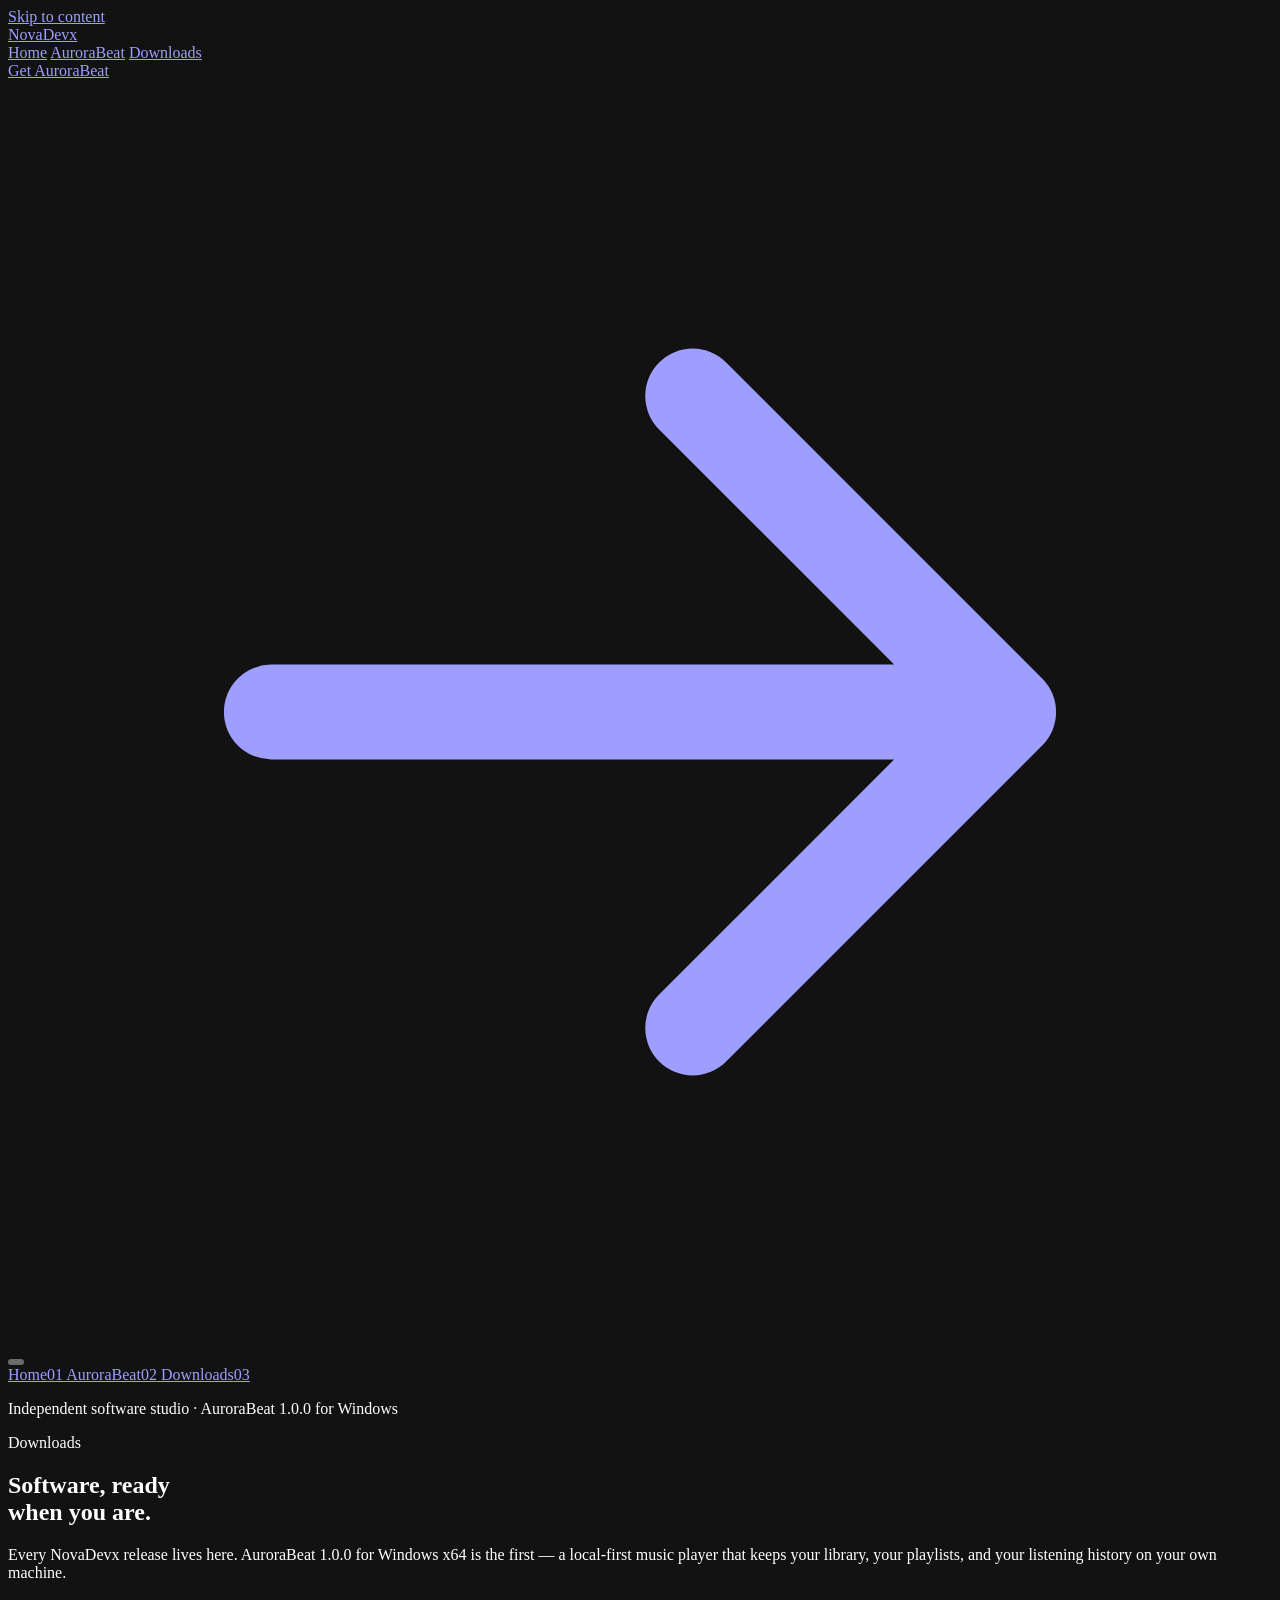
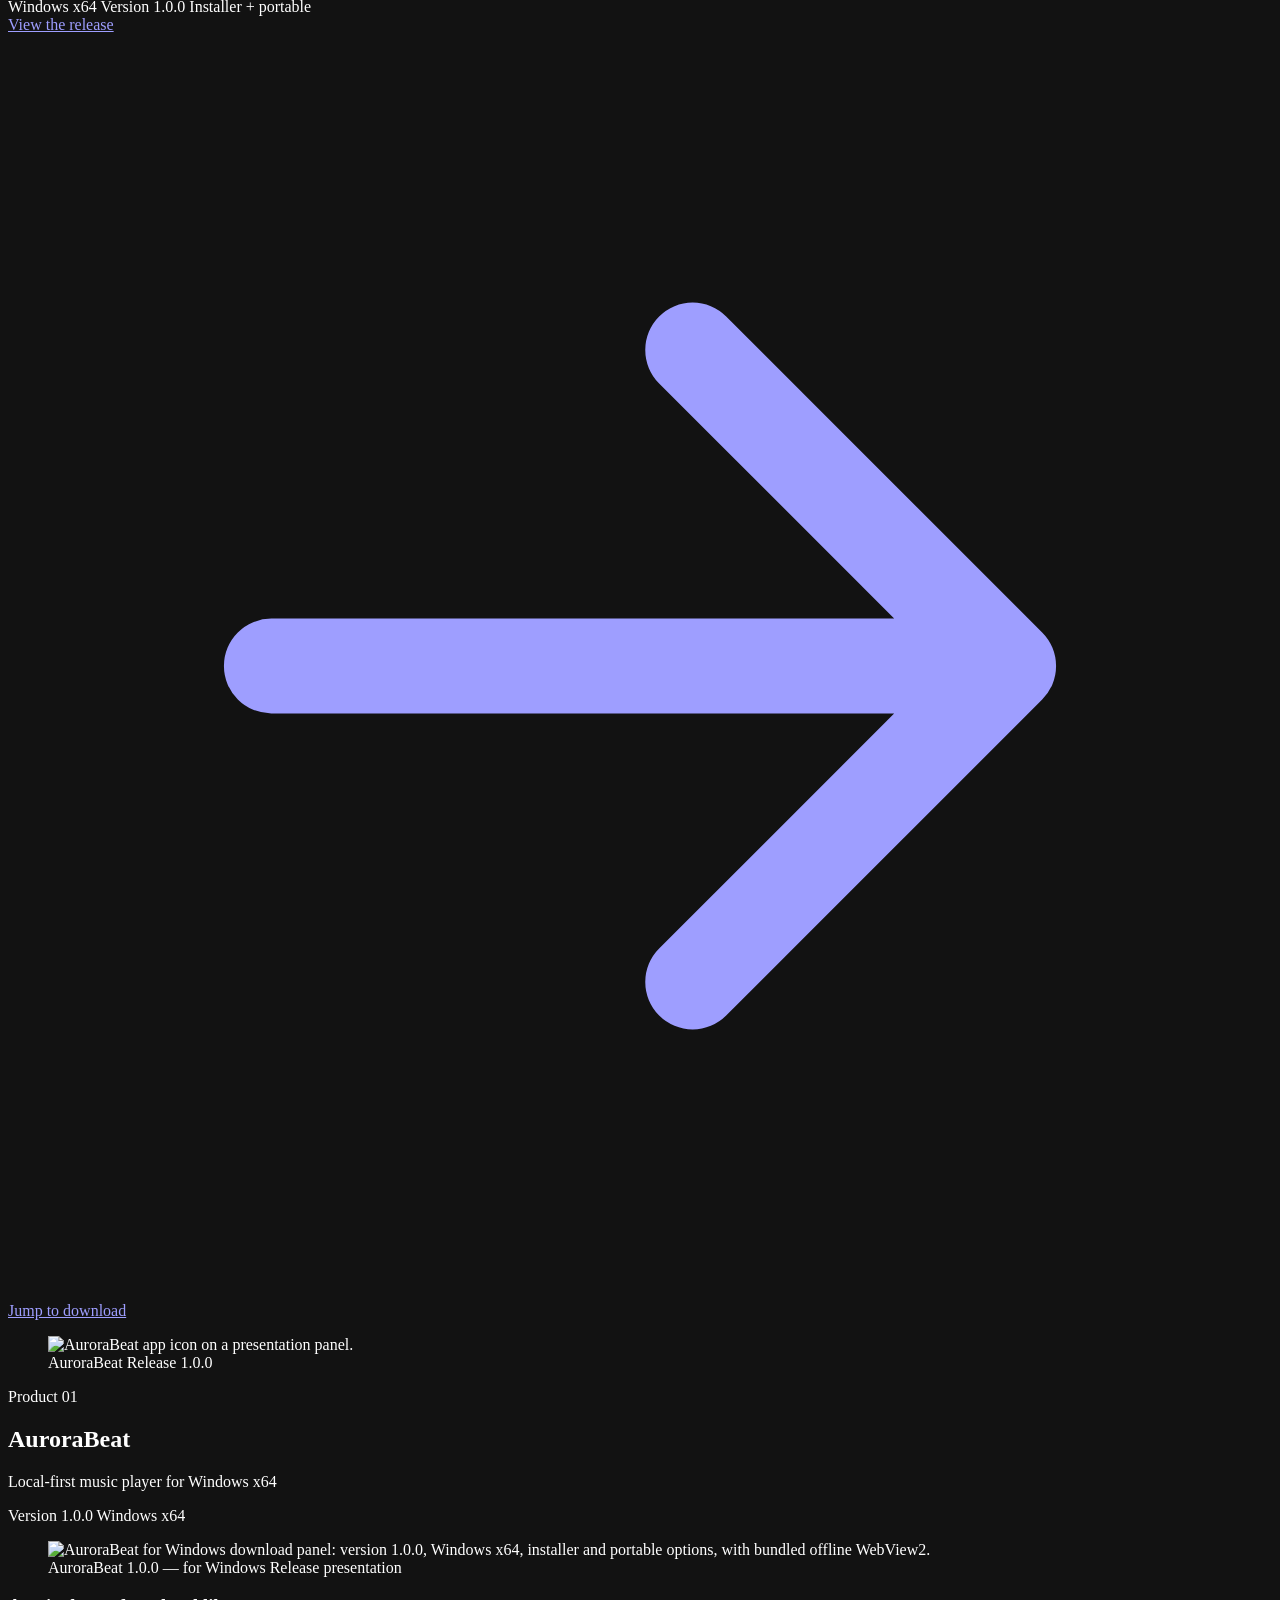
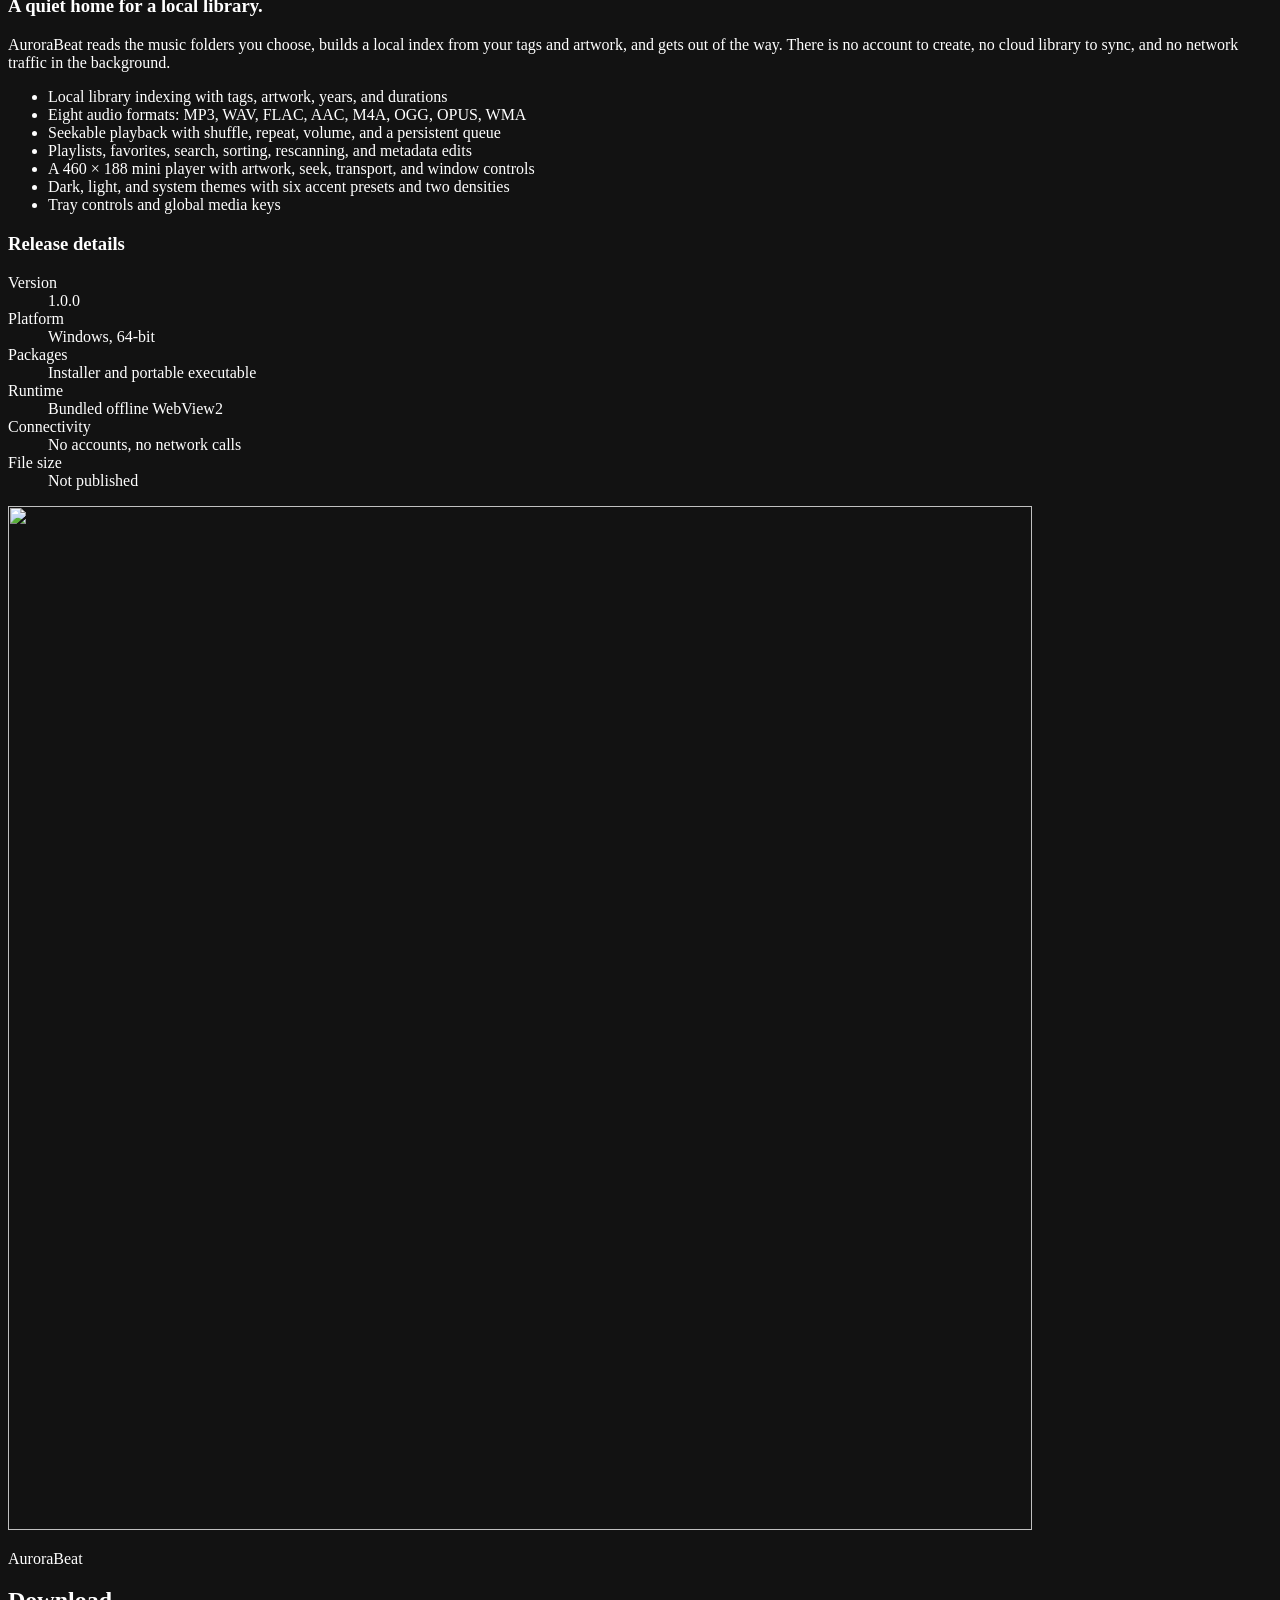
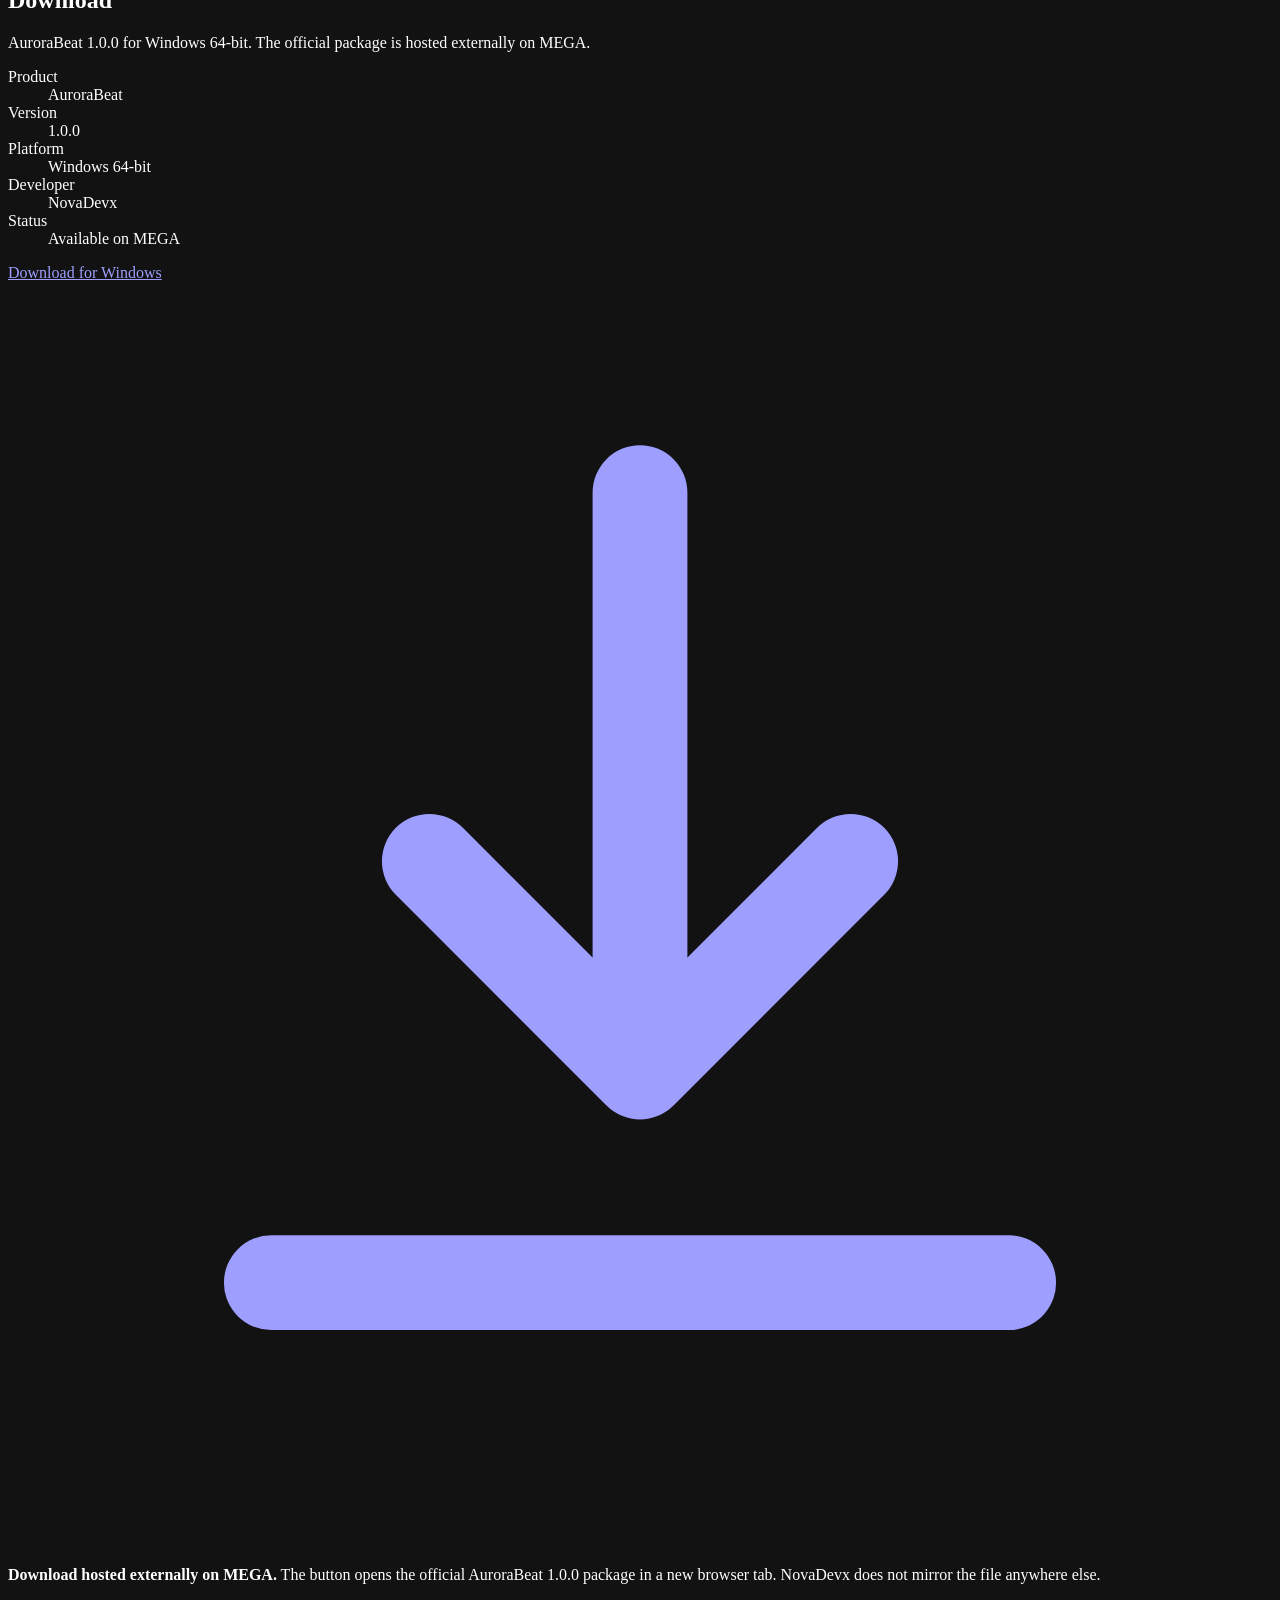
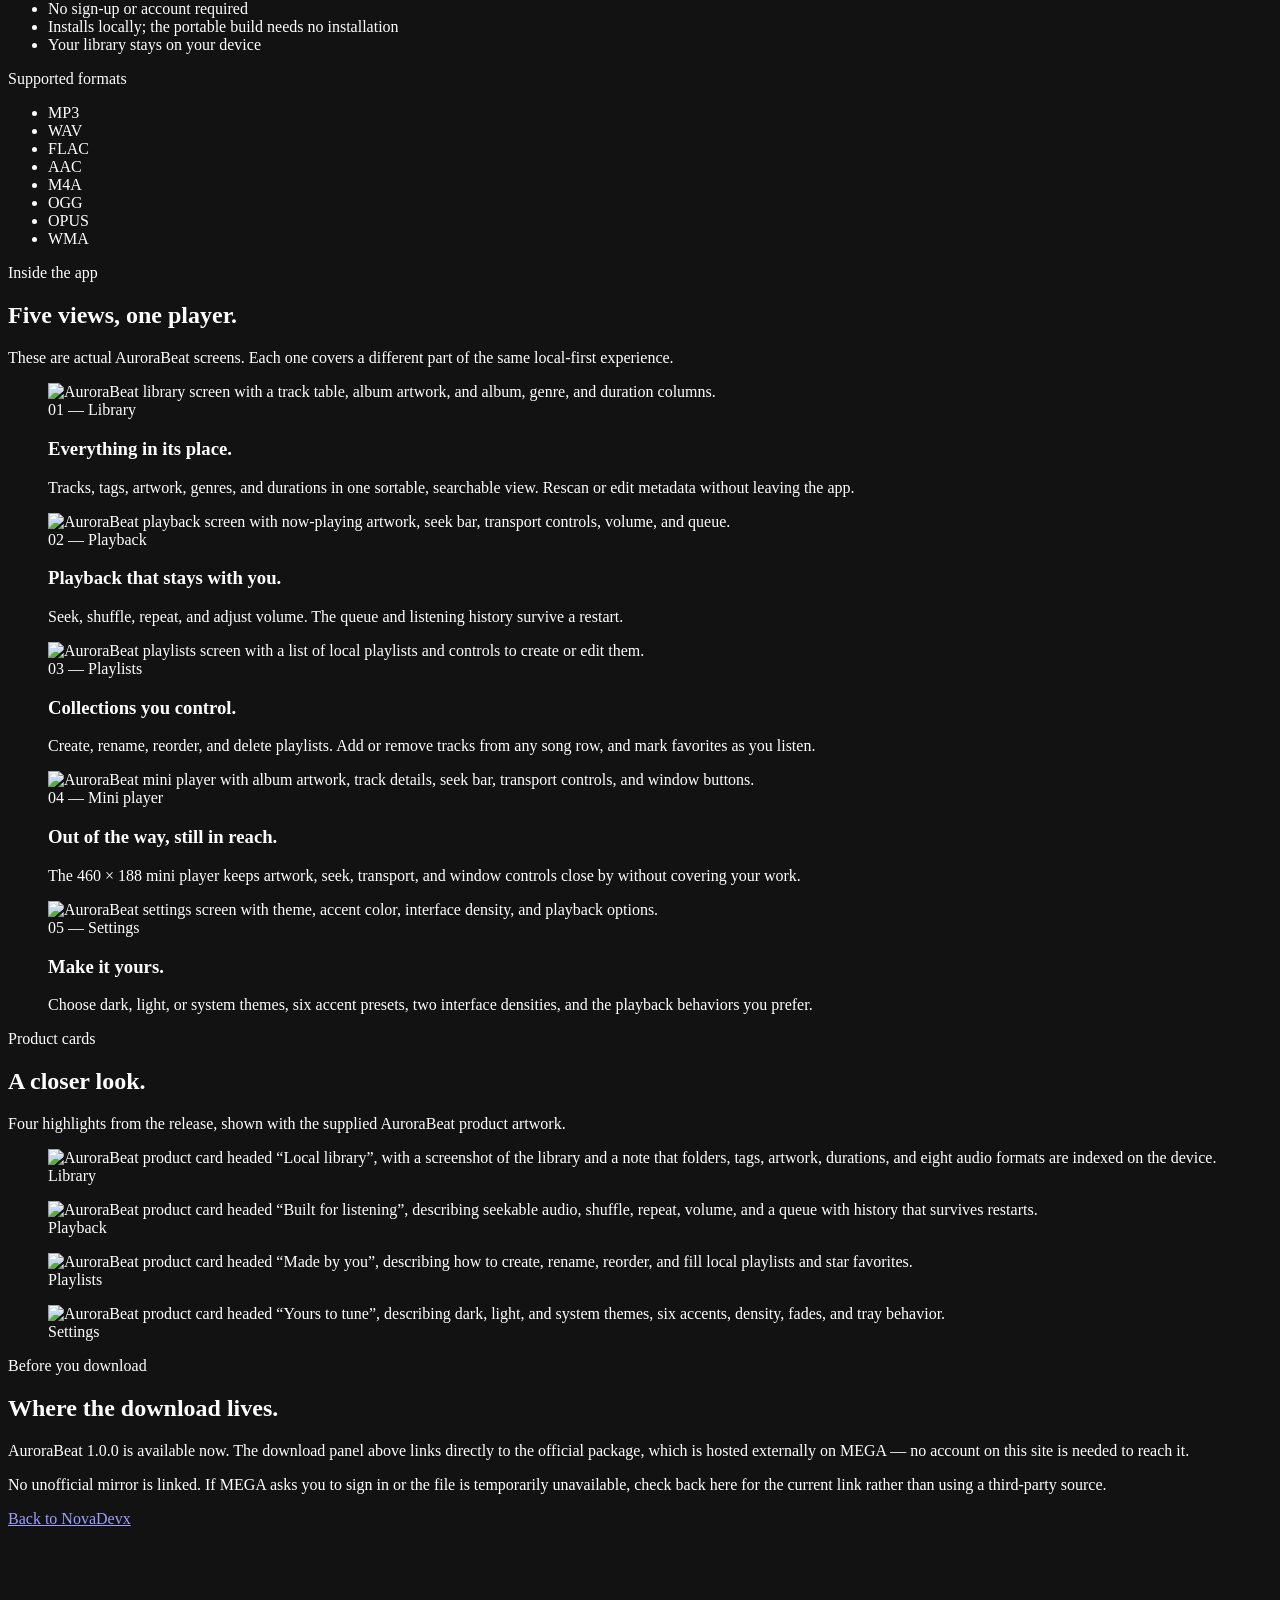
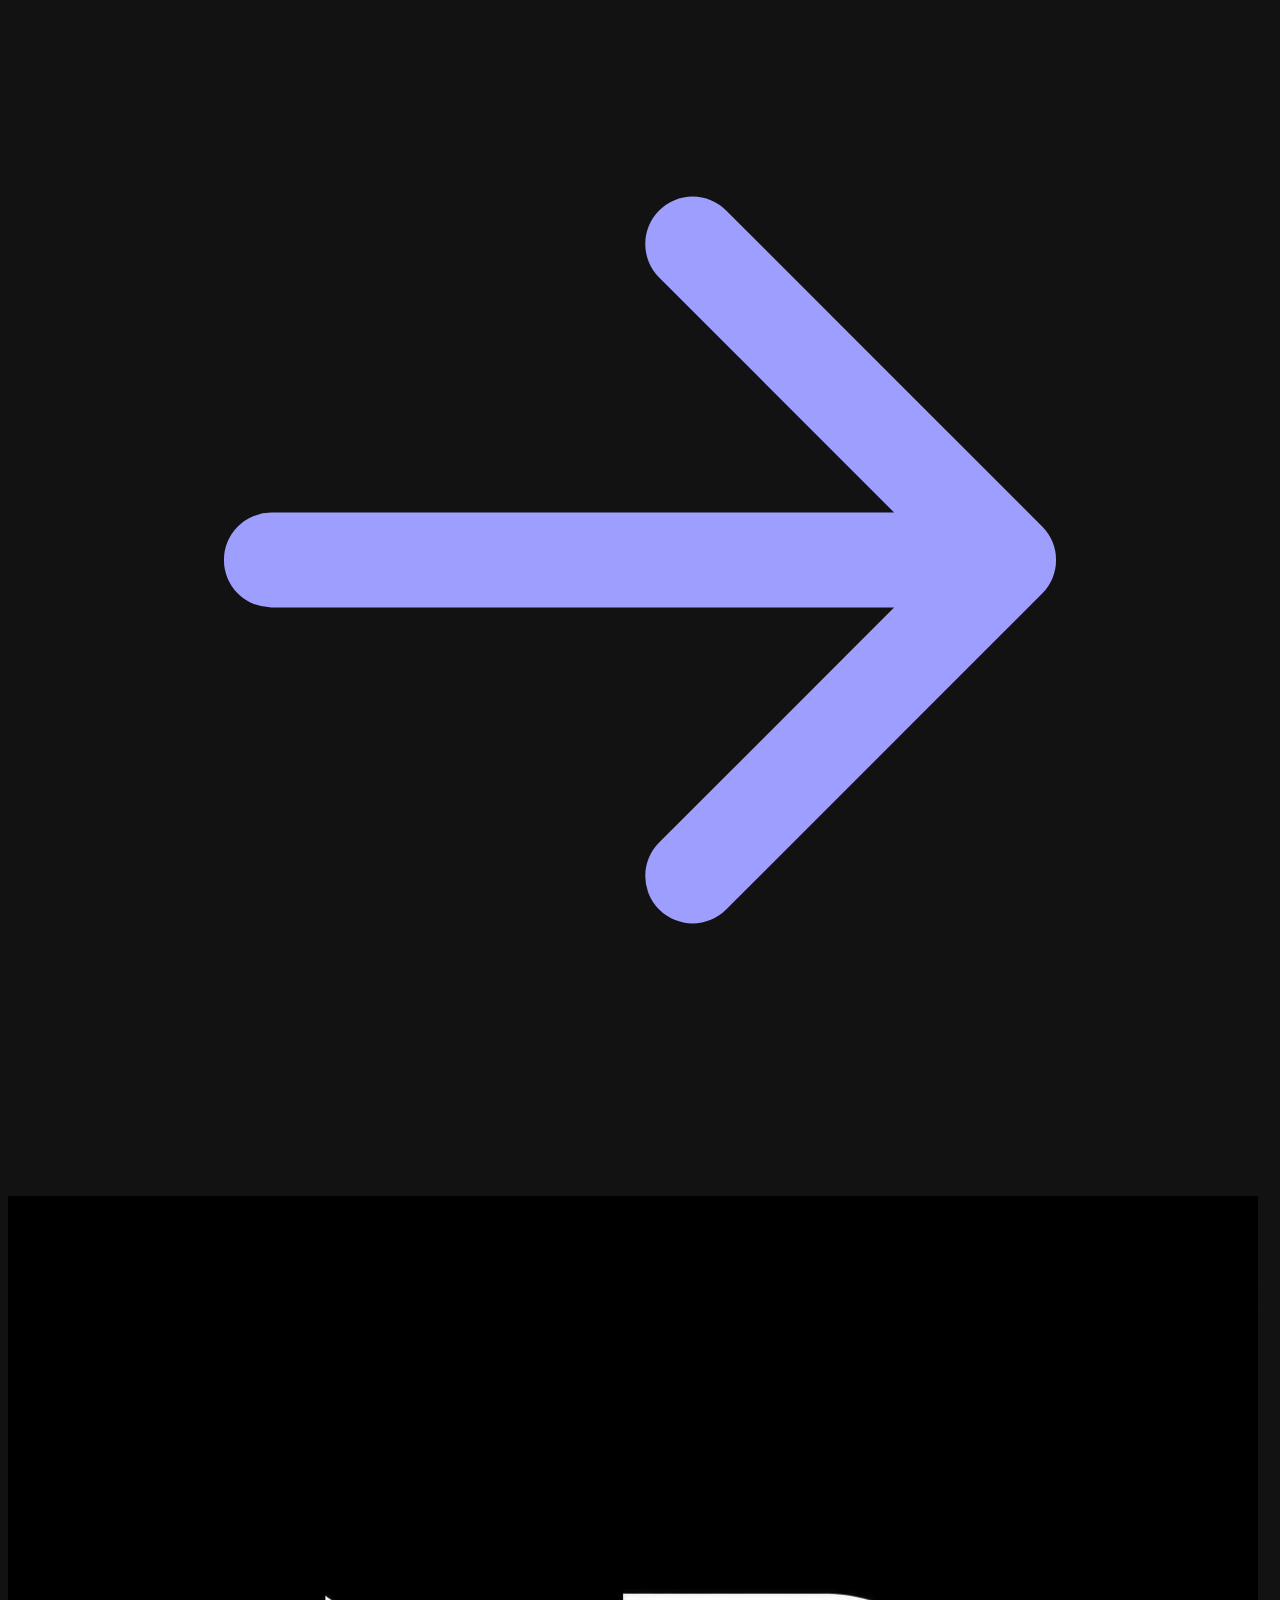
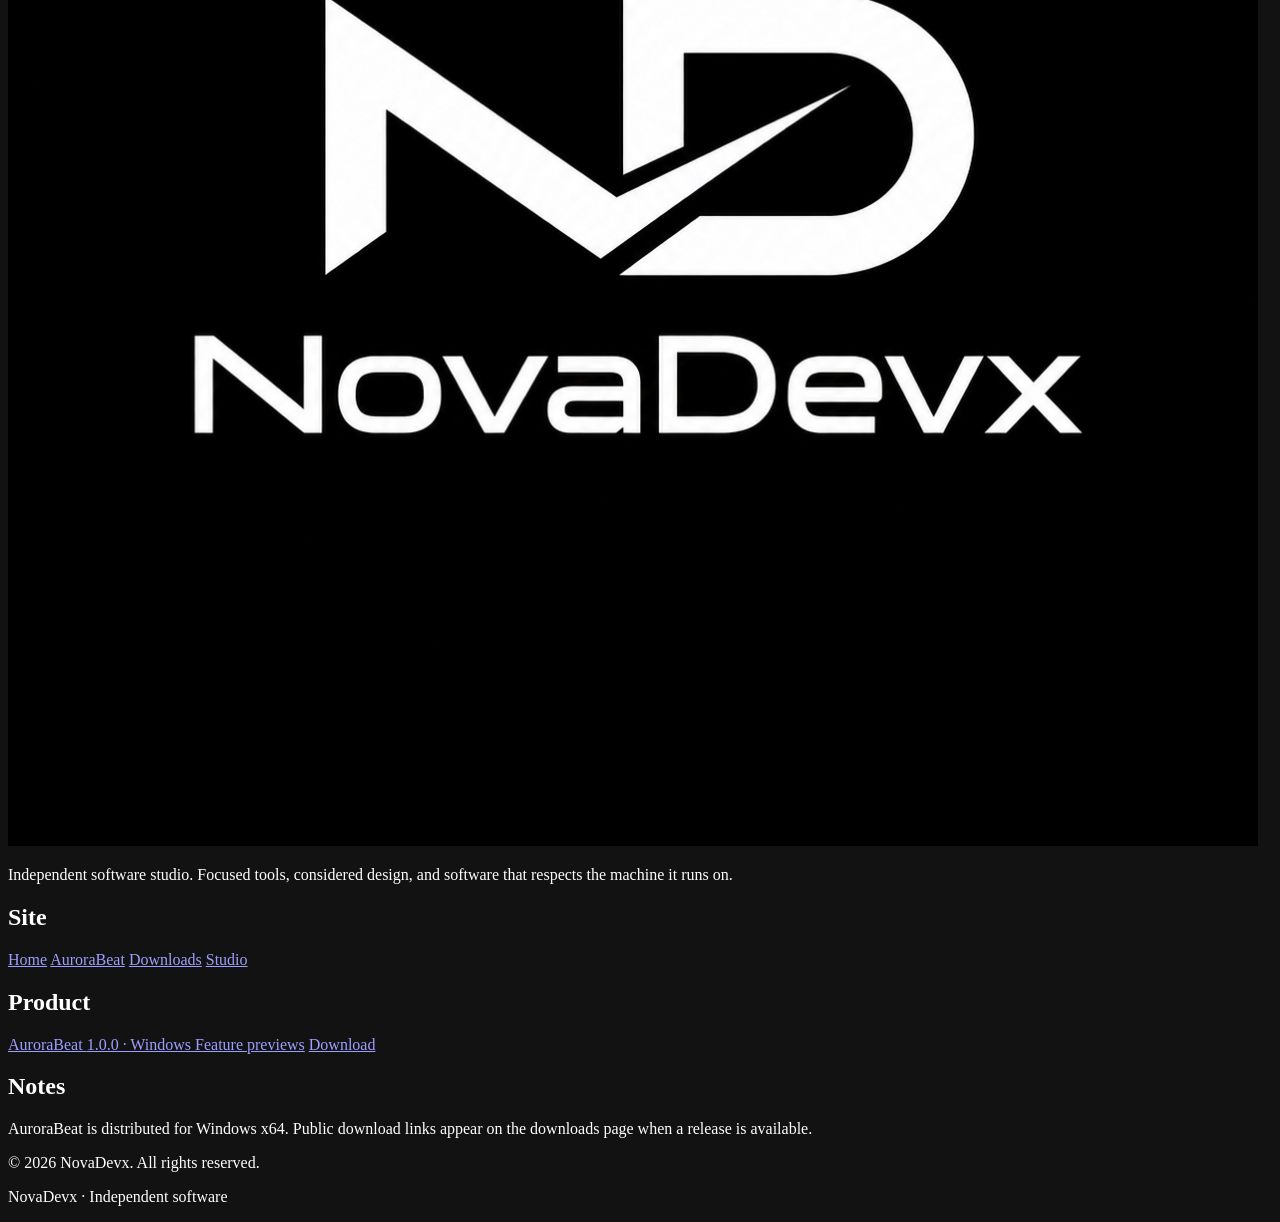
==== downloads.html @ 14ae0da3 "Add files via upload" ====
<!doctype html>
<html lang="en" class="no-js">
  <head>
    <meta charset="utf-8" />
    <meta name="viewport" content="width=device-width, initial-scale=1" />
    <title>Downloads — AuroraBeat 1.0.0 for Windows | NovaDevx</title>
    <meta
      name="description"
      content="AuroraBeat 1.0.0 for Windows x64 from NovaDevx: a local-first music player with an offline library, playlists, a mini player, and no accounts or network calls."
    />
    <meta name="theme-color" content="#070707" />
    <meta name="color-scheme" content="dark" />
    <meta name="robots" content="index, follow" />

    <meta property="og:type" content="website" />
    <meta property="og:site_name" content="NovaDevx" />
    <meta property="og:title" content="Download AuroraBeat 1.0.0 for Windows — NovaDevx" />
    <meta
      property="og:description"
      content="Release details, package options, and feature previews for AuroraBeat 1.0.0, the local-first music player for Windows x64."
    />
    <meta property="og:image" content="promotional-assets/download-page-1920x1080.png" />

    <link rel="icon" href="Novadev.png" type="image/png" />
    <link rel="stylesheet" href="css/style.css" />
    <script>
      document.documentElement.classList.replace("no-js", "js");
    </script>
  </head>
  <body>
    <a class="skip-link" href="#main">Skip to content</a>
    <div class="page-grain" aria-hidden="true"></div>

    <header class="site-header" data-header>
      <div class="container header-inner">
        <a class="brand" href="index.html" aria-label="NovaDevx — home">
          <span class="brand-mark" aria-hidden="true"></span>
          <span class="brand-word">NovaDevx</span>
        </a>

        <nav class="primary-nav" aria-label="Primary">
          <a class="nav-link" href="index.html">Home</a>
          <a class="nav-link" href="downloads.html#aurorabeat">AuroraBeat</a>
          <a class="nav-link" href="downloads.html" aria-current="page">Downloads</a>
        </nav>

        <div class="header-actions">
          <a class="button button--small button--ghost header-cta" href="#download">
            Get AuroraBeat
            <svg class="icon" viewBox="0 0 24 24" fill="none" aria-hidden="true">
              <path d="M5 12h14M13 6l6 6-6 6" stroke="currentColor" stroke-width="1.8" stroke-linecap="round" stroke-linejoin="round" />
            </svg>
          </a>

          <button
            class="menu-toggle"
            type="button"
            aria-expanded="false"
            aria-controls="mobile-nav"
            aria-label="Open menu"
            data-menu-toggle
          >
            <span class="menu-toggle__bar"></span>
            <span class="menu-toggle__bar"></span>
          </button>
        </div>
      </div>

      <div class="mobile-nav" id="mobile-nav" data-mobile-nav>
        <nav class="container mobile-nav__inner" aria-label="Mobile">
          <a class="mobile-nav__link" href="index.html">
            <span>Home</span><span class="mobile-nav__index">01</span>
          </a>
          <a class="mobile-nav__link" href="downloads.html#aurorabeat">
            <span>AuroraBeat</span><span class="mobile-nav__index">02</span>
          </a>
          <a class="mobile-nav__link" href="downloads.html" aria-current="page">
            <span>Downloads</span><span class="mobile-nav__index">03</span>
          </a>
          <p class="mobile-nav__note">Independent software studio · AuroraBeat 1.0.0 for Windows</p>
        </nav>
      </div>
    </header>

    <main id="main" tabindex="-1">
      <section class="page-hero">
        <div class="page-hero__glow" aria-hidden="true"></div>
        <div class="container page-hero__inner">
          <div class="page-hero__copy">
            <p class="kicker">
              <span class="kicker__line" aria-hidden="true"></span>
              Downloads
            </p>
            <h1 class="page-hero__title">Software, ready<br />when you are.</h1>
            <p class="page-hero__lead">
              Every NovaDevx release lives here. AuroraBeat 1.0.0 for Windows x64
              is the first — a local-first music player that keeps your library,
              your playlists, and your listening history on your own machine.
            </p>
            <div class="page-hero__meta">
              <span class="meta-chip">Windows x64</span>
              <span class="meta-chip">Version 1.0.0</span>
              <span class="meta-chip">Installer + portable</span>
            </div>
            <div class="page-hero__actions">
              <a class="button button--primary" href="#aurorabeat">
                View the release
                <svg class="icon" viewBox="0 0 24 24" fill="none" aria-hidden="true">
                  <path d="M5 12h14M13 6l6 6-6 6" stroke="currentColor" stroke-width="1.8" stroke-linecap="round" stroke-linejoin="round" />
                </svg>
              </a>
              <a class="text-link" href="#download">Jump to download</a>
            </div>
          </div>

          <figure class="page-hero__visual">
            <div class="icon-frame">
              <img
                src="promotional-assets/app-icon-presentation-1200x1200.png"
                alt="AuroraBeat app icon on a presentation panel."
                width="1200"
                height="1200"
                fetchpriority="high"
              />
            </div>
            <figcaption>
              <span class="product-label">
                <span class="product-dot" aria-hidden="true"></span>
                AuroraBeat
              </span>
              <span>Release 1.0.0</span>
            </figcaption>
          </figure>
        </div>
      </section>

      <section class="section release-section">
        <div class="container">
          <article class="release" id="aurorabeat">
            <header class="release__head" data-reveal>
              <div>
                <p class="kicker"><span class="kicker__line" aria-hidden="true"></span>Product 01</p>
                <h2 class="release__title">AuroraBeat</h2>
                <p class="release__subtitle">Local-first music player for Windows x64</p>
              </div>
              <div class="release__badges">
                <span class="meta-chip">Version 1.0.0</span>
                <span class="meta-chip">Windows x64</span>
              </div>
            </header>

            <figure class="media media--wide release__banner" data-reveal>
              <img
                src="promotional-assets/download-page-1920x1080.png"
                alt="AuroraBeat for Windows download panel: version 1.0.0, Windows x64, installer and portable options, with bundled offline WebView2."
                width="1920"
                height="1080"
                loading="lazy"
                decoding="async"
              />
              <figcaption>
                <span>AuroraBeat 1.0.0 — for Windows</span>
                <span class="media__meta">Release presentation</span>
              </figcaption>
            </figure>

            <div class="release__body">
              <div class="release__details" data-reveal>
                <h3 class="release__heading">A quiet home for a local library.</h3>
                <p>
                  AuroraBeat reads the music folders you choose, builds a local
                  index from your tags and artwork, and gets out of the way. There
                  is no account to create, no cloud library to sync, and no
                  network traffic in the background.
                </p>

                <ul class="check-list">
                  <li>Local library indexing with tags, artwork, years, and durations</li>
                  <li>Eight audio formats: MP3, WAV, FLAC, AAC, M4A, OGG, OPUS, WMA</li>
                  <li>Seekable playback with shuffle, repeat, volume, and a persistent queue</li>
                  <li>Playlists, favorites, search, sorting, rescanning, and metadata edits</li>
                  <li>A 460 × 188 mini player with artwork, seek, transport, and window controls</li>
                  <li>Dark, light, and system themes with six accent presets and two densities</li>
                  <li>Tray controls and global media keys</li>
                </ul>

                <h3 class="release__heading release__heading--spaced">Release details</h3>
                <dl class="spec-table">
                  <div class="spec-table__row">
                    <dt>Version</dt>
                    <dd>1.0.0</dd>
                  </div>
                  <div class="spec-table__row">
                    <dt>Platform</dt>
                    <dd>Windows, 64-bit</dd>
                  </div>
                  <div class="spec-table__row">
                    <dt>Packages</dt>
                    <dd>Installer and portable executable</dd>
                  </div>
                  <div class="spec-table__row">
                    <dt>Runtime</dt>
                    <dd>Bundled offline WebView2</dd>
                  </div>
                  <div class="spec-table__row">
                    <dt>Connectivity</dt>
                    <dd>No accounts, no network calls</dd>
                  </div>
                  <div class="spec-table__row">
                    <dt>File size</dt>
                    <dd>Not published</dd>
                  </div>
                </dl>
              </div>

              <aside class="download-panel" id="download" data-reveal aria-labelledby="download-title">
                <div class="download-panel__top">
                  <span class="download-panel__icon">
                    <img
                      src="promotional-assets/app-icon-1024x1024.png"
                      alt=""
                      width="1024"
                      height="1024"
                      loading="lazy"
                      decoding="async"
                    />
                  </span>
                  <div>
                    <p class="product-label">
                      <span class="product-dot" aria-hidden="true"></span>
                      AuroraBeat
                    </p>
                    <h2 class="download-panel__title" id="download-title">Download</h2>
                  </div>
                </div>

                <p class="download-panel__lead">
                  AuroraBeat 1.0.0 for Windows 64-bit. The official package is
                  hosted externally on MEGA.
                </p>

                <dl class="package-list">
                  <div class="package-list__row">
                    <dt>Product</dt>
                    <dd>AuroraBeat</dd>
                  </div>
                  <div class="package-list__row">
                    <dt>Version</dt>
                    <dd>1.0.0</dd>
                  </div>
                  <div class="package-list__row">
                    <dt>Platform</dt>
                    <dd>Windows 64-bit</dd>
                  </div>
                  <div class="package-list__row">
                    <dt>Developer</dt>
                    <dd>NovaDevx</dd>
                  </div>
                  <div class="package-list__row">
                    <dt>Status</dt>
                    <dd>
                      <span class="status-dot status-dot--live" aria-hidden="true"></span>Available
                      on MEGA
                    </dd>
                  </div>
                </dl>

                <a
                  class="button button--primary button--block download-button"
                  href="https://mega.nz/file/zwgAXIJC#gyJyaPjjEA1_iabL34nWCHT0AICW6cOWrzJSwZYjx7U"
                  target="_blank"
                  rel="noopener noreferrer"
                >
                  Download for Windows
                  <svg class="icon icon--download" viewBox="0 0 24 24" fill="none" aria-hidden="true">
                    <path d="M12 4v11m0 0 4-4m-4 4-4-4M5 19h14" stroke="currentColor" stroke-width="1.8" stroke-linecap="round" stroke-linejoin="round" />
                  </svg>
                </a>

                <p class="download-panel__status" id="download-availability">
                  <strong>Download hosted externally on MEGA.</strong>
                  The button opens the official AuroraBeat 1.0.0 package in a new
                  browser tab. NovaDevx does not mirror the file anywhere else.
                </p>

                <ul class="download-panel__notes">
                  <li>No sign-up or account required</li>
                  <li>Installs locally; the portable build needs no installation</li>
                  <li>Your library stays on your device</li>
                </ul>
              </aside>
            </div>
          </article>
        </div>
      </section>

      <section class="formats" aria-label="Supported audio formats">
        <div class="container formats__inner">
          <p class="formats__label">Supported formats</p>
          <ul class="formats__list">
            <li>MP3</li>
            <li>WAV</li>
            <li>FLAC</li>
            <li>AAC</li>
            <li>M4A</li>
            <li>OGG</li>
            <li>OPUS</li>
            <li>WMA</li>
          </ul>
        </div>
      </section>

      <section class="section features-section" id="features">
        <div class="container">
          <header class="section-head" data-reveal>
            <div>
              <p class="kicker"><span class="kicker__line" aria-hidden="true"></span>Inside the app</p>
              <h2 class="section-title">Five views, one player.</h2>
            </div>
            <p class="section-note">
              These are actual AuroraBeat screens. Each one covers a different
              part of the same local-first experience.
            </p>
          </header>

          <div class="preview-grid">
            <figure class="preview preview--wide" data-reveal>
              <div class="media media--preview">
                <img
                  src="promotional-assets/feature-library-1280x720.png"
                  alt="AuroraBeat library screen with a track table, album artwork, and album, genre, and duration columns."
                  width="1280"
                  height="720"
                  loading="lazy"
                  decoding="async"
                />
              </div>
              <figcaption class="preview__caption">
                <div>
                  <span class="preview__index">01 — Library</span>
                  <h3>Everything in its place.</h3>
                </div>
                <p>Tracks, tags, artwork, genres, and durations in one sortable, searchable view. Rescan or edit metadata without leaving the app.</p>
              </figcaption>
            </figure>

            <figure class="preview" data-reveal>
              <div class="media media--preview">
                <img
                  src="promotional-assets/feature-playback-1280x720.png"
                  alt="AuroraBeat playback screen with now-playing artwork, seek bar, transport controls, volume, and queue."
                  width="1280"
                  height="720"
                  loading="lazy"
                  decoding="async"
                />
              </div>
              <figcaption class="preview__caption">
                <div>
                  <span class="preview__index">02 — Playback</span>
                  <h3>Playback that stays with you.</h3>
                </div>
                <p>Seek, shuffle, repeat, and adjust volume. The queue and listening history survive a restart.</p>
              </figcaption>
            </figure>

            <figure class="preview" data-reveal>
              <div class="media media--preview">
                <img
                  src="promotional-assets/feature-playlists-1280x720.png"
                  alt="AuroraBeat playlists screen with a list of local playlists and controls to create or edit them."
                  width="1280"
                  height="720"
                  loading="lazy"
                  decoding="async"
                />
              </div>
              <figcaption class="preview__caption">
                <div>
                  <span class="preview__index">03 — Playlists</span>
                  <h3>Collections you control.</h3>
                </div>
                <p>Create, rename, reorder, and delete playlists. Add or remove tracks from any song row, and mark favorites as you listen.</p>
              </figcaption>
            </figure>

            <figure class="preview" data-reveal>
              <div class="media media--preview">
                <img
                  src="promotional-assets/feature-mini-player-1280x720.png"
                  alt="AuroraBeat mini player with album artwork, track details, seek bar, transport controls, and window buttons."
                  width="1280"
                  height="720"
                  loading="lazy"
                  decoding="async"
                />
              </div>
              <figcaption class="preview__caption">
                <div>
                  <span class="preview__index">04 — Mini player</span>
                  <h3>Out of the way, still in reach.</h3>
                </div>
                <p>The 460 × 188 mini player keeps artwork, seek, transport, and window controls close by without covering your work.</p>
              </figcaption>
            </figure>

            <figure class="preview" data-reveal>
              <div class="media media--preview">
                <img
                  src="promotional-assets/feature-settings-1280x720.png"
                  alt="AuroraBeat settings screen with theme, accent color, interface density, and playback options."
                  width="1280"
                  height="720"
                  loading="lazy"
                  decoding="async"
                />
              </div>
              <figcaption class="preview__caption">
                <div>
                  <span class="preview__index">05 — Settings</span>
                  <h3>Make it yours.</h3>
                </div>
                <p>Choose dark, light, or system themes, six accent presets, two interface densities, and the playback behaviors you prefer.</p>
              </figcaption>
            </figure>
          </div>
        </div>
      </section>

      <section class="section gallery-section">
        <div class="container">
          <header class="section-head" data-reveal>
            <div>
              <p class="kicker"><span class="kicker__line" aria-hidden="true"></span>Product cards</p>
              <h2 class="section-title">A closer look.</h2>
            </div>
            <p class="section-note">
              Four highlights from the release, shown with the supplied AuroraBeat
              product artwork.
            </p>
          </header>

          <div class="card-grid">
            <figure class="product-card" data-reveal>
              <img
                src="promotional-assets/product-card-library-800x800.png"
                alt="AuroraBeat product card headed “Local library”, with a screenshot of the library and a note that folders, tags, artwork, durations, and eight audio formats are indexed on the device."
                width="800"
                height="800"
                loading="lazy"
                decoding="async"
              />
              <figcaption>Library</figcaption>
            </figure>
            <figure class="product-card" data-reveal>
              <img
                src="promotional-assets/product-card-playback-800x800.png"
                alt="AuroraBeat product card headed “Built for listening”, describing seekable audio, shuffle, repeat, volume, and a queue with history that survives restarts."
                width="800"
                height="800"
                loading="lazy"
                decoding="async"
              />
              <figcaption>Playback</figcaption>
            </figure>
            <figure class="product-card" data-reveal>
              <img
                src="promotional-assets/product-card-playlists-800x800.png"
                alt="AuroraBeat product card headed “Made by you”, describing how to create, rename, reorder, and fill local playlists and star favorites."
                width="800"
                height="800"
                loading="lazy"
                decoding="async"
              />
              <figcaption>Playlists</figcaption>
            </figure>
            <figure class="product-card" data-reveal>
              <img
                src="promotional-assets/product-card-settings-800x800.png"
                alt="AuroraBeat product card headed “Yours to tune”, describing dark, light, and system themes, six accents, density, fades, and tray behavior."
                width="800"
                height="800"
                loading="lazy"
                decoding="async"
              />
              <figcaption>Settings</figcaption>
            </figure>
          </div>
        </div>
      </section>

      <section class="section support-section">
        <div class="container support">
          <div data-reveal>
            <p class="kicker"><span class="kicker__line" aria-hidden="true"></span>Before you download</p>
            <h2 class="section-title">Where the download lives.</h2>
          </div>
          <div class="support__copy" data-reveal>
            <p>
              AuroraBeat 1.0.0 is available now. The download panel above links
              directly to the official package, which is hosted externally on
              MEGA — no account on this site is needed to reach it.
            </p>
            <p>
              No unofficial mirror is linked. If MEGA asks you to sign in or the
              file is temporarily unavailable, check back here for the current
              link rather than using a third-party source.
            </p>
            <a class="text-link" href="index.html">
              Back to NovaDevx
              <svg class="icon" viewBox="0 0 24 24" fill="none" aria-hidden="true">
                <path d="M5 12h14M13 6l6 6-6 6" stroke="currentColor" stroke-width="1.8" stroke-linecap="round" stroke-linejoin="round" />
              </svg>
            </a>
          </div>
        </div>
      </section>
    </main>

    <footer class="site-footer">
      <div class="container">
        <div class="footer-grid">
          <div class="footer-brand">
            <a class="footer-logo" href="index.html" aria-label="NovaDevx — home">
              <img src="Novadev.png" alt="NovaDevx" width="1250" height="1250" loading="lazy" />
            </a>
            <p class="footer-brand__copy">
              Independent software studio. Focused tools, considered design, and
              software that respects the machine it runs on.
            </p>
          </div>

          <nav class="footer-column" aria-label="Footer site">
            <h2 class="footer-column__title">Site</h2>
            <a class="footer-link" href="index.html">Home</a>
            <a class="footer-link" href="index.html#aurorabeat">AuroraBeat</a>
            <a class="footer-link" href="downloads.html">Downloads</a>
            <a class="footer-link" href="index.html#studio">Studio</a>
          </nav>

          <div class="footer-column">
            <h2 class="footer-column__title">Product</h2>
            <a class="footer-link" href="downloads.html#aurorabeat">
              AuroraBeat
              <span class="footer-link__meta">1.0.0 · Windows</span>
            </a>
            <a class="footer-link" href="downloads.html#features">Feature previews</a>
            <a class="footer-link" href="downloads.html#download">Download</a>
          </div>

          <div class="footer-column">
            <h2 class="footer-column__title">Notes</h2>
            <p class="footer-note">
              AuroraBeat is distributed for Windows x64. Public download links
              appear on the downloads page when a release is available.
            </p>
          </div>
        </div>

        <div class="footer-bottom">
          <p>© <span data-year>2026</span> NovaDevx. All rights reserved.</p>
          <p class="footer-bottom__meta">NovaDevx · Independent software</p>
        </div>
      </div>
    </footer>

    <script src="js/main.js" defer></script>
  </body>
</html>
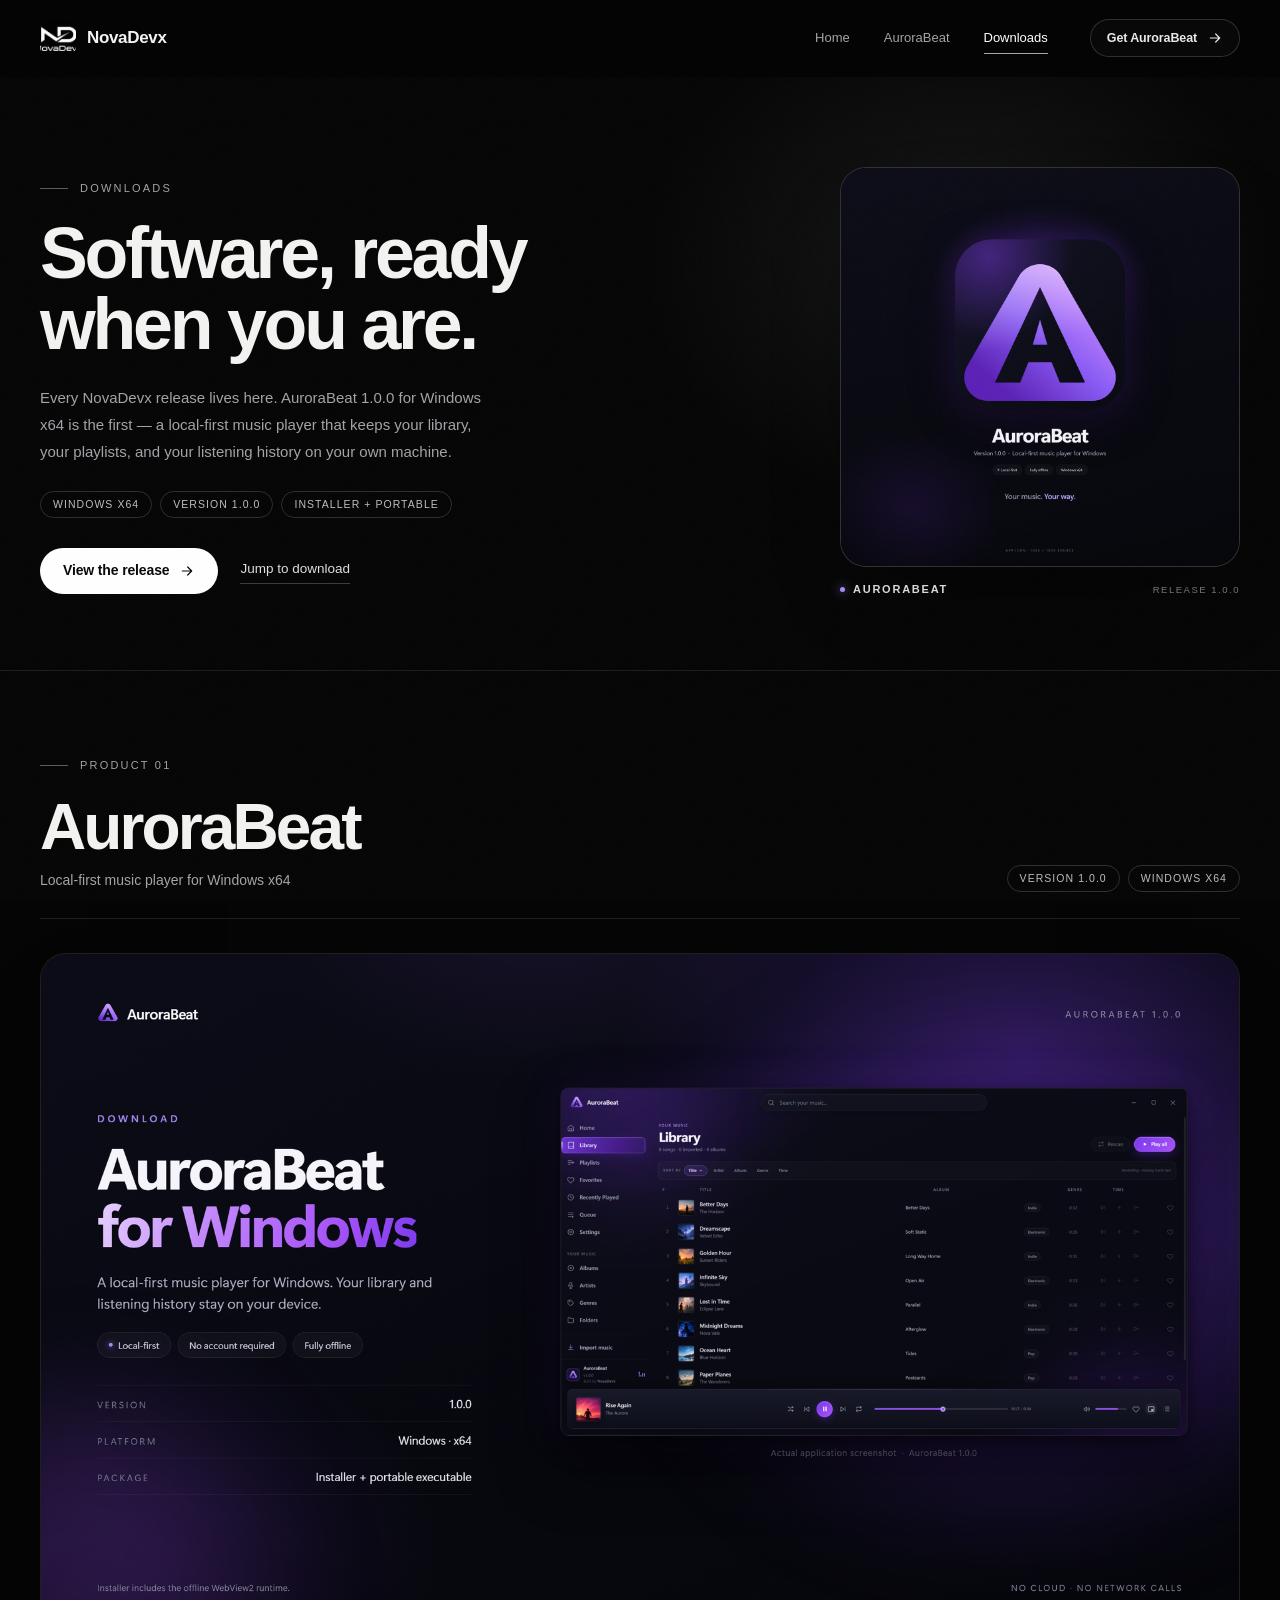
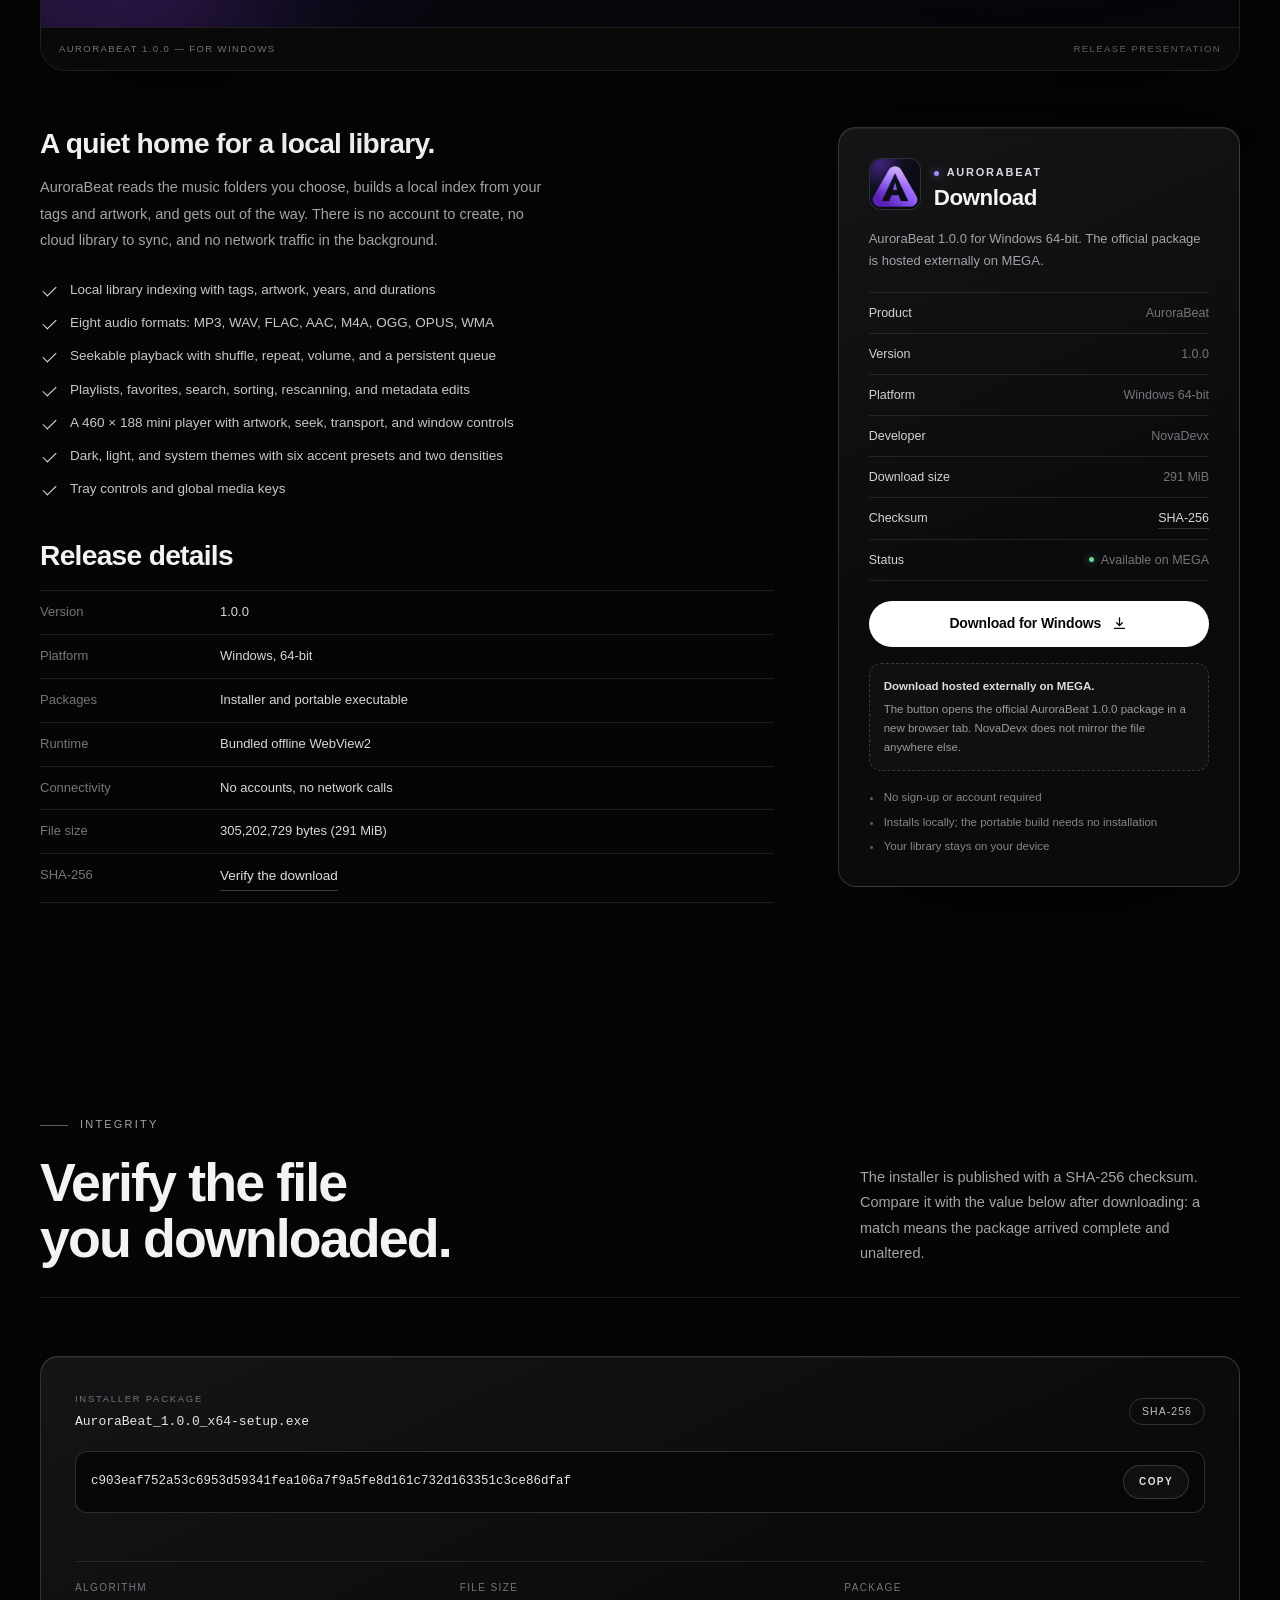
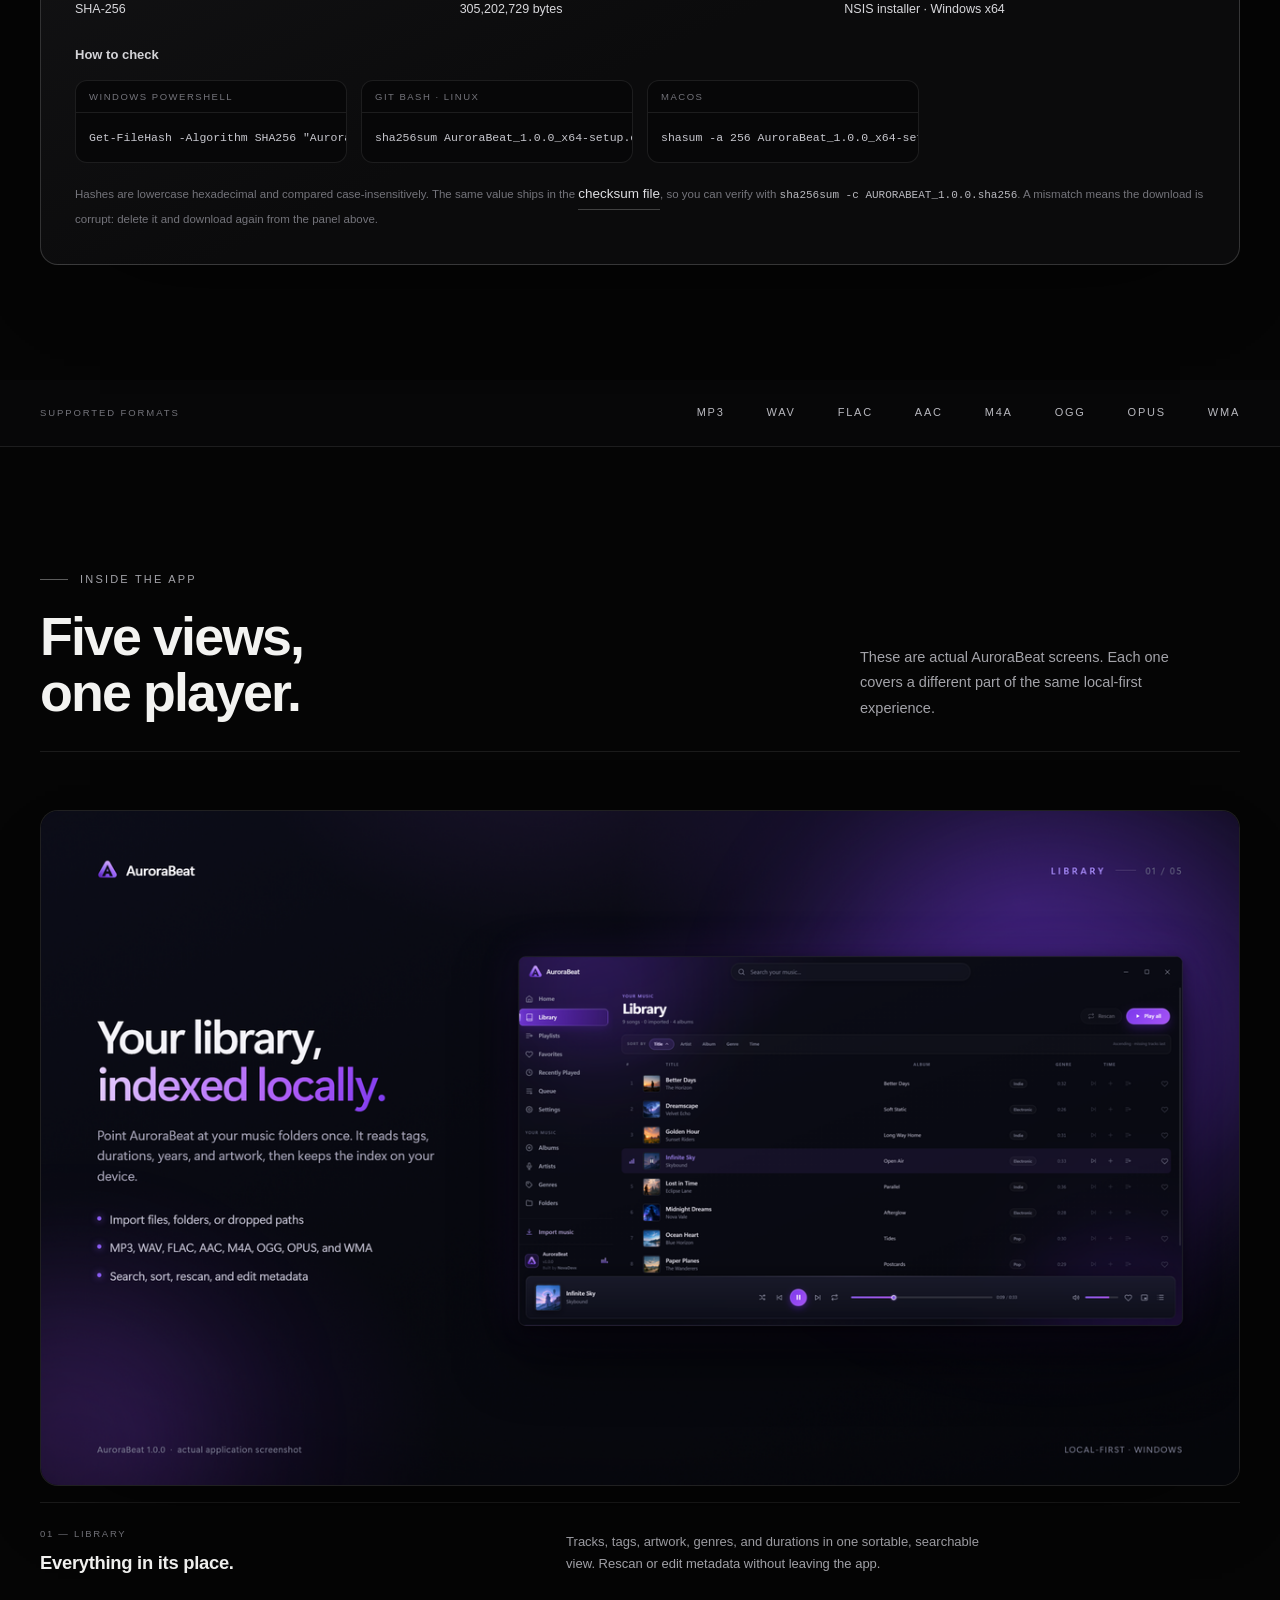
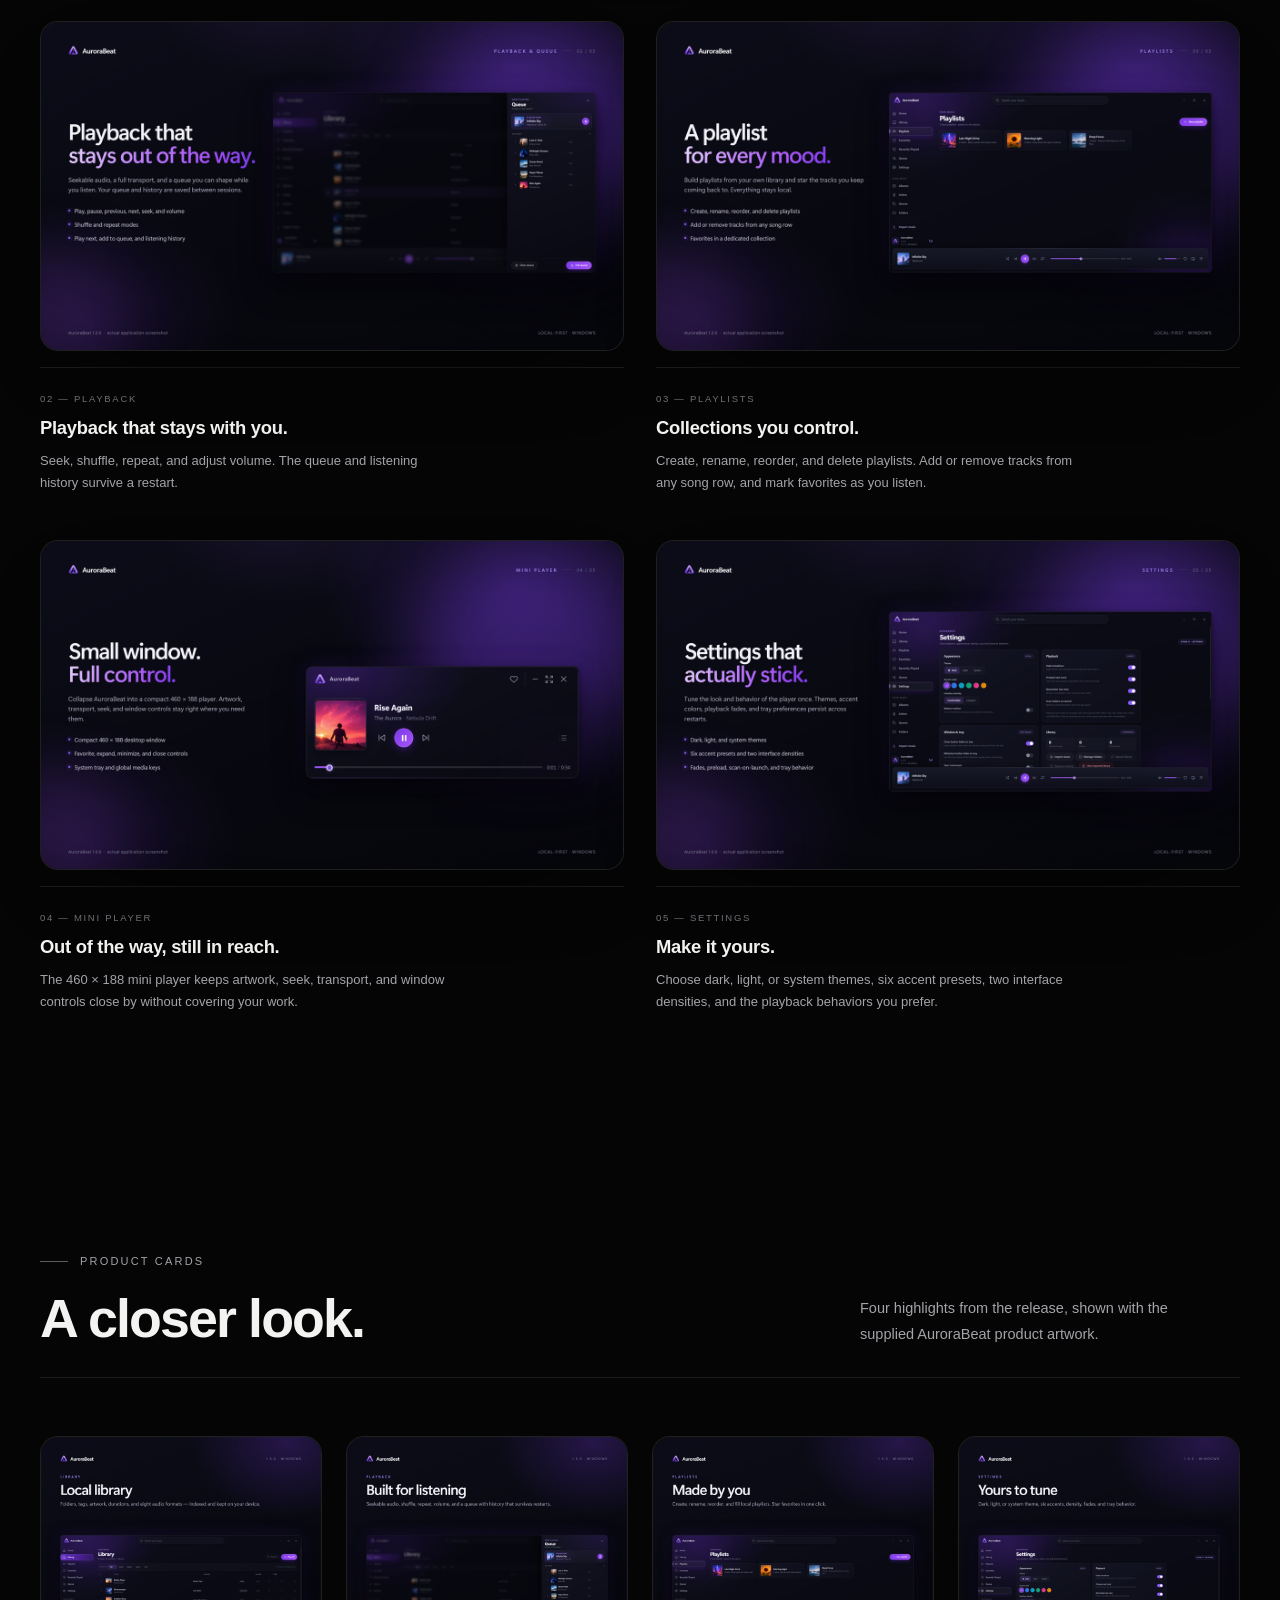
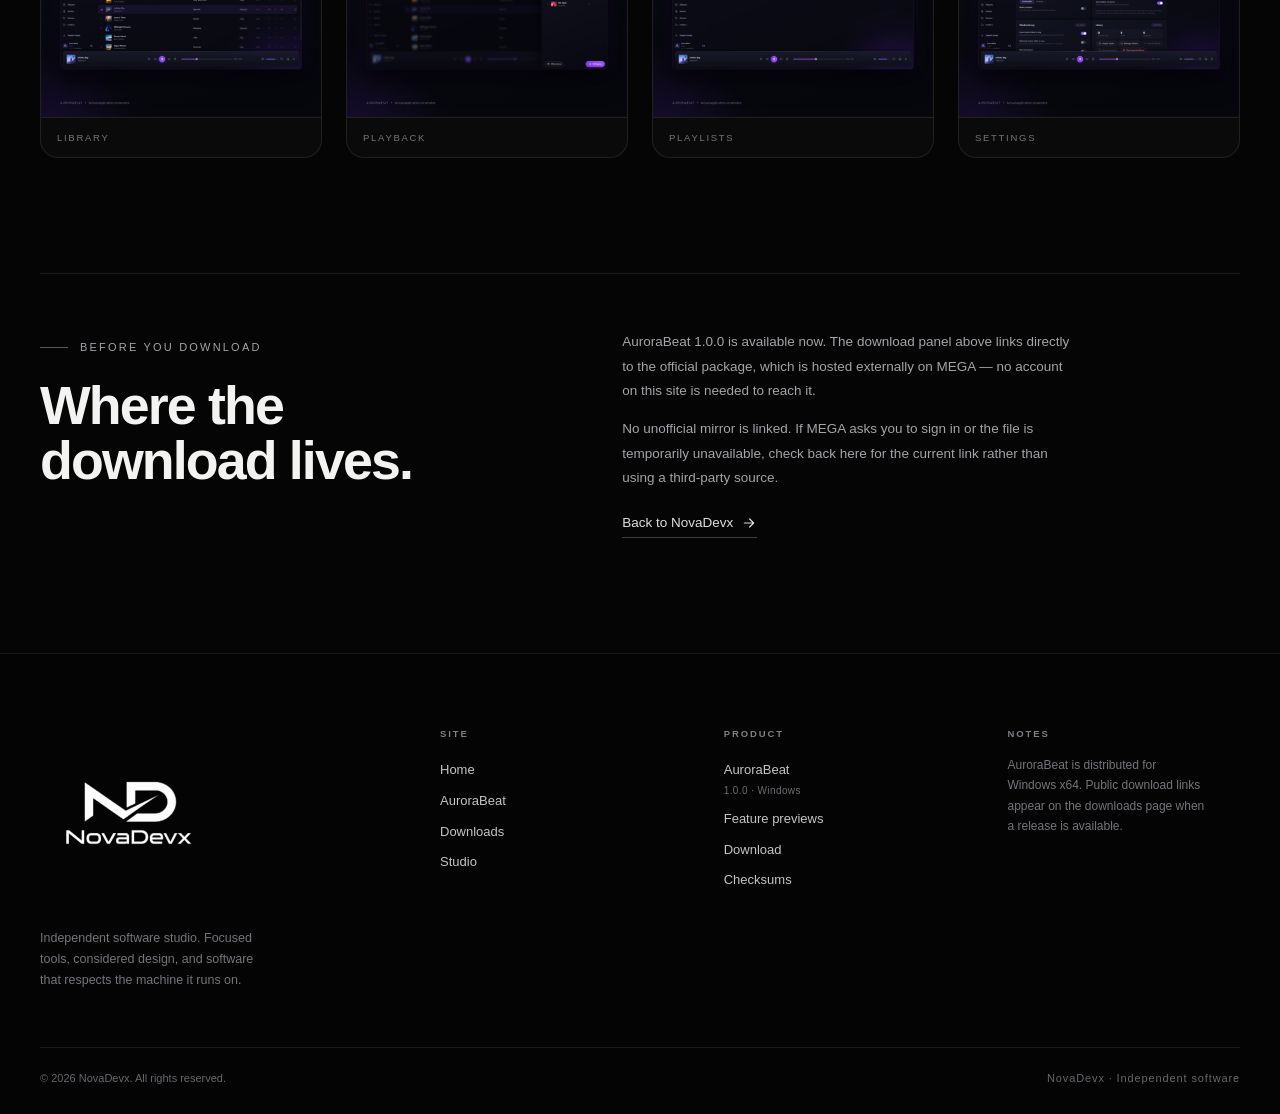
==== commit 1426658c: "Publish the AuroraBeat installer checksum with on-page verification Give downloaders a way to confir" ====
--- a/downloads.html
+++ b/downloads.html
@@ -208,7 +208,11 @@
                   </div>
                   <div class="spec-table__row">
                     <dt>File size</dt>
-                    <dd>Not published</dd>
+                    <dd>305,202,729 bytes (291 MiB)</dd>
+                  </div>
+                  <div class="spec-table__row">
+                    <dt>SHA-256</dt>
+                    <dd><a class="text-link" href="#checksums">Verify the download</a></dd>
                   </div>
                 </dl>
               </div>
@@ -257,6 +261,14 @@
                     <dd>NovaDevx</dd>
                   </div>
                   <div class="package-list__row">
+                    <dt>Download size</dt>
+                    <dd>291 MiB</dd>
+                  </div>
+                  <div class="package-list__row">
+                    <dt>Checksum</dt>
+                    <dd><a href="#checksums">SHA-256</a></dd>
+                  </div>
+                  <div class="package-list__row">
                     <dt>Status</dt>
                     <dd>
                       <span class="status-dot status-dot--live" aria-hidden="true"></span>Available
@@ -291,6 +303,86 @@
               </aside>
             </div>
           </article>
+        </div>
+      </section>
+
+      <section class="section checksum-section" id="checksums">
+        <div class="container">
+          <header class="section-head" data-reveal>
+            <div>
+              <p class="kicker"><span class="kicker__line" aria-hidden="true"></span>Integrity</p>
+              <h2 class="section-title">Verify the file you downloaded.</h2>
+            </div>
+            <p class="section-note">
+              The installer is published with a SHA-256 checksum. Compare it with
+              the value below after downloading: a match means the package arrived
+              complete and unaltered.
+            </p>
+          </header>
+
+          <div class="checksum" data-reveal>
+            <div class="checksum__head">
+              <span class="checksum__file">
+                <span class="checksum__label">Installer package</span>
+                <code>AuroraBeat_1.0.0_x64-setup.exe</code>
+              </span>
+              <span class="meta-chip">SHA-256</span>
+            </div>
+
+            <div class="checksum__value">
+              <code id="checksum-installer">c903eaf752a53c6953d59341fea106a7f9a5fe8d161c732d163351c3ce86dfaf</code>
+              <button
+                class="checksum__copy"
+                type="button"
+                data-copy-target="checksum-installer"
+                data-copy-label="Copy"
+              >
+                Copy
+              </button>
+            </div>
+            <p class="checksum__note" data-copy-status role="status" aria-live="polite"></p>
+
+            <dl class="checksum__meta">
+              <div>
+                <dt>Algorithm</dt>
+                <dd>SHA-256</dd>
+              </div>
+              <div>
+                <dt>File size</dt>
+                <dd>305,202,729 bytes</dd>
+              </div>
+              <div>
+                <dt>Package</dt>
+                <dd>NSIS installer · Windows x64</dd>
+              </div>
+            </dl>
+
+            <div class="checksum__verify">
+              <p class="checksum__verify-title">How to check</p>
+              <div class="code-block">
+                <span class="code-block__label">Windows PowerShell</span>
+                <pre><code>Get-FileHash -Algorithm SHA256 "AuroraBeat_1.0.0_x64-setup.exe"</code></pre>
+              </div>
+              <div class="code-block">
+                <span class="code-block__label">Git Bash · Linux</span>
+                <pre><code>sha256sum AuroraBeat_1.0.0_x64-setup.exe</code></pre>
+              </div>
+              <div class="code-block">
+                <span class="code-block__label">macOS</span>
+                <pre><code>shasum -a 256 AuroraBeat_1.0.0_x64-setup.exe</code></pre>
+              </div>
+            </div>
+
+            <p class="checksum__foot">
+              Hashes are lowercase hexadecimal and compared case-insensitively.
+              The same value ships in the
+              <a class="text-link" href="AURORABEAT_1.0.0.sha256">checksum file</a>,
+              so you can verify with
+              <code>sha256sum -c AURORABEAT_1.0.0.sha256</code>. A mismatch means
+              the download is corrupt: delete it and download again from the panel
+              above.
+            </p>
+          </div>
         </div>
       </section>
 
@@ -546,6 +638,7 @@
             </a>
             <a class="footer-link" href="downloads.html#features">Feature previews</a>
             <a class="footer-link" href="downloads.html#download">Download</a>
+            <a class="footer-link" href="downloads.html#checksums">Checksums</a>
           </div>
 
           <div class="footer-column">
--- a/css/style.css
+++ b/css/style.css
@@ -0,0 +1,1093 @@
+/* NovaDevx — shared stylesheet */
+
+/* 1. Tokens */
+:root {
+  --bg: #050505;
+  --bg-soft: #080809;
+  --panel: #0c0c0d;
+  --panel-raised: #111113;
+  --line: rgba(255, 255, 255, 0.09);
+  --line-strong: rgba(255, 255, 255, 0.16);
+  --text: #f3f3f1;
+  --muted: #a3a3a9;
+  --muted-dim: #74747b;
+  --white: #fff;
+  --aurora: #a78bfa;
+  --pending: #e5b567;
+  --radius-sm: 12px;
+  --radius: 18px;
+  --radius-lg: 26px;
+  --container: 1200px;
+  --header-h: 76px;
+  --font: "Segoe UI Variable Text", "Segoe UI", -apple-system, BlinkMacSystemFont, "Helvetica Neue", Arial, sans-serif;
+  --font-display: "Segoe UI Variable Display", "Segoe UI", -apple-system, BlinkMacSystemFont, "Helvetica Neue", Arial, sans-serif;
+  --font-mono: ui-monospace, SFMono-Regular, "Cascadia Mono", "Segoe UI Mono", Consolas, "Liberation Mono", monospace;
+  --ease: cubic-bezier(0.22, 0.61, 0.36, 1);
+}
+
+/* 2. Reset & base */
+*,
+*::before,
+*::after { box-sizing: border-box; }
+
+html {
+  scroll-behavior: smooth;
+  scroll-padding-top: calc(var(--header-h) + 28px);
+  -webkit-text-size-adjust: 100%;
+}
+
+body {
+  margin: 0;
+  background: var(--bg);
+  color: var(--text);
+  font-family: var(--font);
+  font-size: 16px;
+  line-height: 1.6;
+  -webkit-font-smoothing: antialiased;
+  -moz-osx-font-smoothing: grayscale;
+  overflow-x: hidden;
+}
+
+body.nav-open { overflow: hidden; }
+h1, h2, h3, h4, p, figure, blockquote, dl, dd { margin: 0; }
+ul, ol { margin: 0; padding: 0; list-style: none; }
+img { max-width: 100%; display: block; }
+a { color: inherit; text-decoration: none; }
+button { font: inherit; color: inherit; }
+::selection { background: var(--white); color: #000; }
+:focus-visible { outline: 2px solid var(--white); outline-offset: 3px; }
+main:focus { outline: none; }
+
+.page-grain {
+  position: fixed;
+  inset: 0;
+  z-index: 90;
+  pointer-events: none;
+  opacity: 0.028;
+  background-image: url("data:image/svg+xml,%3Csvg xmlns='http://www.w3.org/2000/svg' width='140' height='140'%3E%3Cfilter id='n'%3E%3CfeTurbulence type='fractalNoise' baseFrequency='0.85' numOctaves='3'/%3E%3C/filter%3E%3Crect width='140' height='140' filter='url(%23n)'/%3E%3C/svg%3E");
+}
+
+.skip-link {
+  position: fixed;
+  top: 10px;
+  left: 10px;
+  z-index: 200;
+  padding: 10px 16px;
+  border-radius: 999px;
+  background: var(--white);
+  color: #000;
+  font-size: 13px;
+  font-weight: 600;
+  transform: translateY(-160%);
+  transition: transform 0.2s var(--ease);
+}
+.skip-link:focus { transform: translateY(0); }
+
+.container {
+  width: min(var(--container), calc(100% - 64px));
+  margin-inline: auto;
+}
+
+/* 3. Typography helpers */
+.kicker {
+  display: inline-flex;
+  align-items: center;
+  gap: 12px;
+  margin-bottom: 22px;
+  color: var(--muted);
+  font-size: 11px;
+  font-weight: 500;
+  letter-spacing: 0.2em;
+  line-height: 1.4;
+  text-transform: uppercase;
+}
+.kicker__line { width: 28px; height: 1px; background: rgba(255, 255, 255, 0.35); flex: none; }
+.kicker--center { justify-content: center; }
+
+.section-title {
+  max-width: 17ch;
+  font-family: var(--font-display);
+  font-size: clamp(2.1rem, 4.2vw, 3.6rem);
+  font-weight: 600;
+  letter-spacing: -0.035em;
+  line-height: 1.04;
+  text-wrap: balance;
+}
+
+.section-note {
+  max-width: 44ch;
+  color: var(--muted);
+  font-size: 14.5px;
+  line-height: 1.75;
+}
+
+.product-label {
+  display: inline-flex;
+  align-items: center;
+  gap: 8px;
+  color: #d9d9de;
+  font-size: 11px;
+  font-weight: 600;
+  letter-spacing: 0.16em;
+  text-transform: uppercase;
+}
+.product-dot {
+  width: 5px;
+  height: 5px;
+  border-radius: 50%;
+  background: var(--aurora);
+  box-shadow: 0 0 10px rgba(167, 139, 250, 0.85);
+  flex: none;
+}
+
+/* 4. Buttons & links */
+.button {
+  display: inline-flex;
+  align-items: center;
+  justify-content: center;
+  gap: 10px;
+  min-height: 46px;
+  padding: 12px 22px;
+  border: 1px solid transparent;
+  border-radius: 999px;
+  font-size: 14px;
+  font-weight: 600;
+  letter-spacing: -0.01em;
+  line-height: 1.2;
+  cursor: pointer;
+  transition: background 0.25s var(--ease), border-color 0.25s var(--ease), color 0.25s var(--ease), transform 0.25s var(--ease);
+}
+.button .icon { transition: transform 0.3s var(--ease); }
+.button:hover .icon { transform: translateX(3px); }
+.button--primary { background: var(--white); color: #080808; }
+.button--primary:hover { background: #e6e6e3; transform: translateY(-1px); }
+.button--ghost {
+  border-color: var(--line-strong);
+  background: rgba(255, 255, 255, 0.02);
+  color: var(--text);
+}
+.button--ghost:hover { border-color: rgba(255, 255, 255, 0.38); background: rgba(255, 255, 255, 0.05); }
+.button--inverse { background: #080808; color: var(--white); }
+.button--inverse:hover { background: #202022; transform: translateY(-1px); }
+.button--large { min-height: 52px; padding: 15px 28px; font-size: 14.5px; }
+.button--small { min-height: 38px; padding: 9px 16px; font-size: 12.5px; }
+.button--block { width: 100%; }
+.button:disabled { opacity: 0.5; cursor: not-allowed; transform: none; }
+.button:disabled:hover { background: var(--white); transform: none; }
+
+.text-link {
+  display: inline-flex;
+  align-items: center;
+  gap: 8px;
+  padding-bottom: 3px;
+  border-bottom: 1px solid rgba(255, 255, 255, 0.22);
+  color: #dedee2;
+  font-size: 13.5px;
+  transition: color 0.2s var(--ease), border-color 0.2s var(--ease);
+}
+.text-link:hover { color: var(--white); border-color: var(--white); }
+.text-link .icon { transition: transform 0.25s var(--ease); }
+.text-link:hover .icon { transform: translateX(3px); }
+.icon { width: 16px; height: 16px; flex: none; }
+
+/* 5. Reveal animation */
+.js [data-reveal] {
+  opacity: 0;
+  transform: translateY(18px);
+  transition: opacity 0.7s var(--ease), transform 0.7s var(--ease);
+}
+.js [data-reveal].is-visible { opacity: 1; transform: none; }
+
+/* 6. Header & navigation */
+.site-header {
+  position: sticky;
+  top: 0;
+  z-index: 100;
+  background: rgba(5, 5, 5, 0.72);
+  border-bottom: 1px solid transparent;
+  backdrop-filter: blur(18px) saturate(130%);
+  -webkit-backdrop-filter: blur(18px) saturate(130%);
+  transition: background 0.3s var(--ease), border-color 0.3s var(--ease);
+}
+.site-header.is-scrolled {
+  background: rgba(5, 5, 5, 0.92);
+  border-bottom-color: var(--line);
+}
+.header-inner {
+  display: flex;
+  align-items: center;
+  justify-content: space-between;
+  gap: 28px;
+  min-height: var(--header-h);
+}
+.brand { display: inline-flex; align-items: center; gap: 11px; flex: none; }
+.brand-mark {
+  width: 36px;
+  height: 36px;
+  border-radius: 9px;
+  background-color: transparent;
+  background-image: url("../Novadev.png");
+  background-size: 190%;
+  background-position: 50% 46%;
+  background-repeat: no-repeat;
+  mix-blend-mode: screen;
+}
+.brand-word {
+  font-family: var(--font-display);
+  font-size: 17px;
+  font-weight: 600;
+  letter-spacing: -0.02em;
+}
+.primary-nav { display: flex; align-items: center; gap: 6px; margin-left: auto; }
+.nav-link {
+  position: relative;
+  padding: 8px 14px;
+  border-radius: 999px;
+  color: var(--muted);
+  font-size: 13px;
+  font-weight: 500;
+  transition: color 0.2s var(--ease), background 0.2s var(--ease);
+}
+.nav-link:hover { color: var(--white); background: rgba(255, 255, 255, 0.05); }
+.nav-link[aria-current="page"] { color: var(--white); }
+.nav-link[aria-current="page"]::after {
+  content: "";
+  position: absolute;
+  left: 14px;
+  right: 14px;
+  bottom: 2px;
+  height: 1px;
+  background: rgba(255, 255, 255, 0.65);
+}
+.header-actions { display: flex; align-items: center; gap: 12px; flex: none; }
+.header-cta { color: #e8e8ea; }
+
+.menu-toggle {
+  display: none;
+  align-items: center;
+  justify-content: center;
+  flex-direction: column;
+  gap: 6px;
+  width: 42px;
+  height: 42px;
+  padding: 0;
+  border: 1px solid var(--line-strong);
+  border-radius: 50%;
+  background: transparent;
+  cursor: pointer;
+}
+.menu-toggle__bar {
+  width: 16px;
+  height: 1.5px;
+  background: var(--text);
+  transition: transform 0.3s var(--ease);
+}
+.menu-toggle[aria-expanded="true"] .menu-toggle__bar:first-child { transform: translateY(3.75px) rotate(45deg); }
+.menu-toggle[aria-expanded="true"] .menu-toggle__bar:last-child { transform: translateY(-3.75px) rotate(-45deg); }
+
+.mobile-nav {
+  display: none;
+  position: absolute;
+  top: 100%;
+  left: 0;
+  right: 0;
+  border-bottom: 1px solid var(--line);
+  background: rgba(5, 5, 5, 0.98);
+  backdrop-filter: blur(24px);
+  -webkit-backdrop-filter: blur(24px);
+  opacity: 0;
+  visibility: hidden;
+  transform: translateY(-8px);
+  transition: opacity 0.25s var(--ease), transform 0.25s var(--ease), visibility 0.25s;
+}
+.mobile-nav.is-open { opacity: 1; visibility: visible; transform: none; }
+.mobile-nav__inner { padding-block: 12px 26px; }
+.mobile-nav__link {
+  display: flex;
+  align-items: baseline;
+  justify-content: space-between;
+  gap: 20px;
+  padding: 17px 0;
+  border-bottom: 1px solid var(--line);
+  font-family: var(--font-display);
+  font-size: 1.4rem;
+  font-weight: 500;
+  letter-spacing: -0.02em;
+}
+.mobile-nav__link[aria-current="page"] { color: var(--white); }
+.mobile-nav__index { color: var(--muted-dim); font-family: var(--font); font-size: 10px; letter-spacing: 0.16em; }
+.mobile-nav__note { padding-top: 20px; color: var(--muted-dim); font-size: 12px; }
+/* 7. Homepage hero */
+.hero {
+  position: relative;
+  overflow: hidden;
+  padding: clamp(48px, 7vw, 90px) 0 28px;
+}
+.hero__glow {
+  position: absolute;
+  inset: -20% 0 auto;
+  height: 780px;
+  pointer-events: none;
+  background:
+    radial-gradient(48% 55% at 72% 42%, rgba(255, 255, 255, 0.07), transparent 70%),
+    radial-gradient(40% 40% at 20% 10%, rgba(255, 255, 255, 0.04), transparent 70%);
+}
+.hero__grid-lines {
+  position: absolute;
+  inset: 0;
+  pointer-events: none;
+  opacity: 0.55;
+  background-image: linear-gradient(to right, var(--line) 1px, transparent 1px);
+  background-size: calc(100% / 6) 100%;
+  -webkit-mask-image: linear-gradient(to bottom, transparent, #000 12%, #000 78%, transparent);
+  mask-image: linear-gradient(to bottom, transparent, #000 12%, #000 78%, transparent);
+}
+.hero__inner {
+  position: relative;
+  z-index: 1;
+  display: grid;
+  grid-template-columns: minmax(0, 1.08fr) minmax(0, 0.92fr);
+  align-items: center;
+  gap: clamp(36px, 6vw, 88px);
+  min-height: clamp(520px, calc(100svh - 260px), 700px);
+}
+.hero__copy { max-width: 640px; }
+.hero__title {
+  margin-bottom: 26px;
+  font-family: var(--font-display);
+  font-size: clamp(2.85rem, 5.8vw, 5.15rem);
+  font-weight: 600;
+  letter-spacing: -0.048em;
+  line-height: 0.98;
+  text-wrap: balance;
+}
+.hero__title span { color: #8f8f96; }
+.hero__lead {
+  max-width: 47ch;
+  margin-bottom: 34px;
+  color: var(--muted);
+  font-size: clamp(1rem, 1.4vw, 1.075rem);
+  line-height: 1.75;
+}
+.hero__actions { display: flex; flex-wrap: wrap; align-items: center; gap: 12px; }
+.hero__facts {
+  display: flex;
+  flex-wrap: wrap;
+  gap: 10px 28px;
+  margin-top: 42px;
+  padding-top: 20px;
+  border-top: 1px solid var(--line);
+}
+.hero__facts li {
+  display: flex;
+  align-items: center;
+  gap: 9px;
+  color: var(--muted);
+  font-size: 10.5px;
+  font-weight: 500;
+  letter-spacing: 0.13em;
+  text-transform: uppercase;
+}
+.hero__fact-index { color: #5c5c63; font-size: 9px; }
+
+.hero__visual { width: 100%; max-width: 480px; justify-self: end; animation: hero-in 1.1s 0.15s var(--ease) both; }
+.logo-plate {
+  position: relative;
+  aspect-ratio: 1;
+  padding: 7%;
+  border: 1px solid var(--line-strong);
+  border-radius: var(--radius-lg);
+  overflow: hidden;
+  background:
+    radial-gradient(120% 110% at 50% 0%, #18181b 0%, #0b0b0c 48%, #060606 100%);
+  box-shadow: 0 40px 100px -45px rgba(0, 0, 0, 0.95), inset 0 1px 0 rgba(255, 255, 255, 0.06);
+}
+.logo-plate__image {
+  width: 100%;
+  height: 100%;
+  object-fit: contain;
+  mix-blend-mode: screen;
+  filter: contrast(1.04);
+}
+.logo-plate__corner {
+  position: absolute;
+  width: 14px;
+  height: 14px;
+  border-color: rgba(255, 255, 255, 0.32);
+  border-style: solid;
+}
+.logo-plate__corner--tl { top: 18px; left: 18px; border-width: 1px 0 0 1px; }
+.logo-plate__corner--br { right: 18px; bottom: 18px; border-width: 0 1px 1px 0; }
+.hero__visual-caption {
+  display: flex;
+  justify-content: space-between;
+  gap: 16px;
+  padding-top: 14px;
+  color: var(--muted-dim);
+  font-size: 9.5px;
+  letter-spacing: 0.18em;
+  text-transform: uppercase;
+}
+.hero__scroll {
+  display: flex;
+  align-items: center;
+  gap: 14px;
+  margin-top: clamp(36px, 5vw, 64px);
+  padding-top: 20px;
+  border-top: 1px solid var(--line);
+  color: var(--muted-dim);
+  font-size: 9.5px;
+  letter-spacing: 0.2em;
+  text-transform: uppercase;
+}
+.hero__scroll-line { width: 54px; height: 1px; background: linear-gradient(90deg, #6f6f77, transparent); }
+
+@keyframes hero-in {
+  from { opacity: 0; transform: translateY(20px); }
+  to { opacity: 1; transform: none; }
+}
+
+/* 8. Sections */
+.section { position: relative; padding: clamp(76px, 9vw, 128px) 0; }
+.section-head {
+  display: grid;
+  grid-template-columns: minmax(0, 1fr) minmax(280px, 380px);
+  align-items: end;
+  gap: 40px;
+  margin-bottom: clamp(34px, 5vw, 58px);
+  padding-bottom: 30px;
+  border-bottom: 1px solid var(--line);
+}
+.section-head--center { display: block; max-width: 760px; margin-inline: auto; padding-bottom: 0; border-bottom: 0; text-align: center; }
+.section-head--center .section-title { margin-inline: auto; }
+.section-note--center { margin: 22px auto 0; }
+.section--showcase {
+  border-top: 1px solid var(--line);
+  border-bottom: 1px solid var(--line);
+  background: linear-gradient(180deg, rgba(255, 255, 255, 0.018), transparent 40%);
+}
+
+/* 9. Media frames */
+.media {
+  position: relative;
+  overflow: hidden;
+  border: 1px solid var(--line);
+  border-radius: var(--radius);
+  background: #0a0a0b;
+  box-shadow: 0 34px 90px -50px rgba(0, 0, 0, 0.9);
+}
+.media > img { width: 100%; height: auto; transition: transform 1.2s var(--ease); }
+.media:hover > img { transform: scale(1.012); }
+.media figcaption {
+  display: flex;
+  justify-content: space-between;
+  align-items: center;
+  gap: 16px;
+  padding: 13px 18px;
+  border-top: 1px solid var(--line);
+  background: #09090a;
+  color: var(--muted-dim);
+  font-size: 9.5px;
+  letter-spacing: 0.15em;
+  text-transform: uppercase;
+}
+.media__meta { color: #5f5f66; white-space: nowrap; }
+
+/* 10. Featured project */
+.project__media { margin-bottom: 36px; border-radius: var(--radius-lg); }
+.project__body {
+  display: grid;
+  grid-template-columns: minmax(210px, 0.82fr) minmax(0, 1.6fr);
+  grid-template-areas:
+    "identity copy"
+    "facts actions";
+  gap: 30px clamp(32px, 5vw, 84px);
+}
+.project__identity { grid-area: identity; display: flex; align-items: flex-start; gap: 14px; }
+.app-icon {
+  width: 54px;
+  height: 54px;
+  flex: none;
+  overflow: hidden;
+  border: 1px solid var(--line-strong);
+  border-radius: 13px;
+  background: var(--panel);
+}
+.app-icon img { width: 100%; height: 100%; object-fit: cover; }
+.project__meta { margin-top: 7px; color: var(--muted-dim); font-size: 12px; line-height: 1.5; }
+.project__copy { grid-area: copy; }
+.project__title {
+  margin-bottom: 16px;
+  font-family: var(--font-display);
+  font-size: clamp(1.6rem, 2.8vw, 2.3rem);
+  font-weight: 600;
+  letter-spacing: -0.03em;
+  line-height: 1.12;
+}
+.project__copy p { max-width: 62ch; color: var(--muted); font-size: 14.5px; line-height: 1.8; }
+.project__copy p + p { margin-top: 13px; }
+.project__facts { grid-area: facts; align-self: start; border-top: 1px solid var(--line); }
+.project__facts li {
+  display: grid;
+  gap: 3px;
+  padding: 12px 0;
+  border-bottom: 1px solid var(--line);
+  color: #c7c7cc;
+  font-size: 13px;
+  line-height: 1.55;
+}
+.project__fact-label {
+  color: var(--muted-dim);
+  font-size: 9px;
+  letter-spacing: 0.18em;
+  text-transform: uppercase;
+}
+.project__actions { grid-area: actions; align-self: start; display: flex; flex-wrap: wrap; align-items: center; gap: 22px; }
+
+/* 11. Showcase & feature cards */
+.showcase__media { border-radius: var(--radius-lg); }
+.feature-grid {
+  display: grid;
+  grid-template-columns: repeat(auto-fit, minmax(250px, 1fr));
+  gap: clamp(22px, 3vw, 34px);
+  margin-top: clamp(34px, 4vw, 52px);
+}
+.feature { padding-top: 20px; border-top: 1px solid var(--line); }
+.media--thumb { border-radius: var(--radius-sm); margin-bottom: 20px; }
+.feature__body { position: relative; padding-right: 8px; }
+.feature__index { display: block; margin-bottom: 10px; color: var(--muted-dim); font-size: 9.5px; letter-spacing: 0.18em; }
+.feature__body h3 {
+  margin-bottom: 9px;
+  font-family: var(--font-display);
+  font-size: 1.12rem;
+  font-weight: 600;
+  letter-spacing: -0.015em;
+  line-height: 1.3;
+}
+.feature__body p { color: var(--muted); font-size: 13.5px; line-height: 1.7; }
+.showcase__action {
+  display: flex;
+  flex-wrap: wrap;
+  align-items: center;
+  justify-content: space-between;
+  gap: 18px;
+  margin-top: 38px;
+  padding-top: 24px;
+  border-top: 1px solid var(--line);
+}
+.showcase__action p { max-width: 58ch; color: var(--muted-dim); font-size: 13px; }
+
+/* 12. Studio */
+.studio { background: var(--bg-soft); border-top: 1px solid var(--line); border-bottom: 1px solid var(--line); }
+.studio__inner { display: grid; grid-template-columns: minmax(0, 0.9fr) minmax(0, 1.6fr); gap: clamp(36px, 6vw, 96px); }
+.studio__lead {
+  max-width: 56ch;
+  margin-bottom: clamp(36px, 5vw, 56px);
+  color: #dededf;
+  font-size: clamp(1.25rem, 2vw, 1.65rem);
+  font-weight: 400;
+  letter-spacing: -0.02em;
+  line-height: 1.45;
+}
+.principles { display: grid; grid-template-columns: repeat(auto-fit, minmax(190px, 1fr)); gap: 28px; border-top: 1px solid var(--line); padding-top: 28px; }
+.principle__index { display: block; margin-bottom: 14px; color: var(--muted-dim); font-size: 9.5px; letter-spacing: 0.18em; }
+.principle h3 { margin-bottom: 8px; font-size: 1rem; font-weight: 600; letter-spacing: -0.01em; }
+.principle p { color: var(--muted); font-size: 13px; line-height: 1.7; }
+
+/* 13. CTA band */
+.cta-section { padding-bottom: clamp(76px, 9vw, 128px); }
+.cta-band {
+  position: relative;
+  display: grid;
+  grid-template-columns: minmax(0, 1.4fr) auto;
+  align-items: end;
+  gap: 40px;
+  overflow: hidden;
+  padding: clamp(34px, 5.5vw, 72px);
+  border-radius: var(--radius-lg);
+  background: #f1f1ee;
+  color: #080808;
+}
+.cta-band::before {
+  content: "";
+  position: absolute;
+  right: -12%;
+  top: -70%;
+  width: 60%;
+  aspect-ratio: 1;
+  border: 1px solid rgba(0, 0, 0, 0.08);
+  border-radius: 50%;
+  box-shadow: 0 0 0 90px rgba(0, 0, 0, 0.025), 0 0 0 180px rgba(0, 0, 0, 0.02);
+  pointer-events: none;
+}
+.cta-band__kicker { margin-bottom: 18px; color: #5f5f62; font-size: 10px; font-weight: 600; letter-spacing: 0.2em; text-transform: uppercase; }
+.cta-band__title {
+  margin-bottom: 18px;
+  font-family: var(--font-display);
+  font-size: clamp(2.5rem, 5vw, 4.4rem);
+  font-weight: 600;
+  letter-spacing: -0.045em;
+  line-height: 0.98;
+}
+.cta-band__text { max-width: 48ch; color: #55555a; font-size: 14.5px; line-height: 1.7; }
+.cta-band__actions { position: relative; display: flex; flex-direction: column; align-items: flex-start; gap: 14px; }
+.cta-band__note { color: #6b6b70; font-size: 11px; letter-spacing: 0.04em; }
+/* 14. Downloads page hero */
+.page-hero {
+  position: relative;
+  overflow: hidden;
+  padding: clamp(52px, 7vw, 92px) 0 clamp(44px, 6vw, 72px);
+  border-bottom: 1px solid var(--line);
+}
+.page-hero__glow {
+  position: absolute;
+  inset: -30% -10% auto 40%;
+  height: 720px;
+  pointer-events: none;
+  background: radial-gradient(50% 50% at 50% 50%, rgba(255, 255, 255, 0.07), transparent 72%);
+}
+.page-hero__inner {
+  position: relative;
+  z-index: 1;
+  display: grid;
+  grid-template-columns: minmax(0, 1.1fr) minmax(280px, 400px);
+  align-items: center;
+  gap: clamp(36px, 6vw, 88px);
+}
+.page-hero__title {
+  margin-bottom: 24px;
+  font-family: var(--font-display);
+  font-size: clamp(2.7rem, 5.6vw, 4.9rem);
+  font-weight: 600;
+  letter-spacing: -0.045em;
+  line-height: 0.99;
+  text-wrap: balance;
+}
+.page-hero__lead { max-width: 54ch; margin-bottom: 26px; color: var(--muted); font-size: 15px; line-height: 1.8; }
+.page-hero__meta { display: flex; flex-wrap: wrap; gap: 8px; margin-bottom: 30px; }
+.meta-chip {
+  display: inline-flex;
+  align-items: center;
+  gap: 7px;
+  padding: 7px 12px;
+  border: 1px solid var(--line-strong);
+  border-radius: 999px;
+  color: #bdbdc3;
+  font-size: 10.5px;
+  font-weight: 500;
+  letter-spacing: 0.1em;
+  line-height: 1;
+  text-transform: uppercase;
+  white-space: nowrap;
+}
+.page-hero__actions { display: flex; flex-wrap: wrap; align-items: center; gap: 22px; }
+.page-hero__visual { width: 100%; justify-self: end; }
+.icon-frame {
+  overflow: hidden;
+  border: 1px solid var(--line-strong);
+  border-radius: var(--radius-lg);
+  background: #0a0a0b;
+  box-shadow: 0 40px 100px -50px rgba(0, 0, 0, 0.95);
+}
+.icon-frame img { width: 100%; height: auto; }
+.page-hero__visual figcaption {
+  display: flex;
+  align-items: center;
+  justify-content: space-between;
+  gap: 16px;
+  padding-top: 14px;
+  color: var(--muted-dim);
+  font-size: 9.5px;
+  letter-spacing: 0.16em;
+  text-transform: uppercase;
+}
+
+/* 15. Release */
+.release-section { padding-top: clamp(48px, 6vw, 80px); }
+.release__head {
+  display: flex;
+  align-items: flex-end;
+  justify-content: space-between;
+  gap: 28px;
+  margin-bottom: 34px;
+  padding-bottom: 26px;
+  border-bottom: 1px solid var(--line);
+}
+.release__title {
+  font-family: var(--font-display);
+  font-size: clamp(2.5rem, 5vw, 4.2rem);
+  font-weight: 600;
+  letter-spacing: -0.045em;
+  line-height: 1;
+}
+.release__subtitle { margin-top: 10px; color: var(--muted); font-size: 14px; }
+.release__badges { display: flex; flex-wrap: wrap; gap: 8px; }
+.release__banner { margin-bottom: clamp(36px, 5vw, 56px); border-radius: var(--radius-lg); }
+.release__body {
+  display: grid;
+  grid-template-columns: minmax(0, 1.55fr) minmax(300px, 0.85fr);
+  align-items: start;
+  gap: clamp(32px, 5vw, 72px);
+}
+.release__heading {
+  margin-bottom: 14px;
+  font-family: var(--font-display);
+  font-size: clamp(1.4rem, 2.2vw, 1.85rem);
+  font-weight: 600;
+  letter-spacing: -0.025em;
+  line-height: 1.2;
+}
+.release__heading--spaced { margin-top: 38px; }
+.release__details > p { max-width: 64ch; color: var(--muted); font-size: 14.5px; line-height: 1.8; }
+.check-list { display: grid; gap: 11px; margin: 26px 0 0; }
+.check-list li {
+  position: relative;
+  padding-left: 30px;
+  color: #c6c6cb;
+  font-size: 13.5px;
+  line-height: 1.65;
+}
+.check-list li::before {
+  content: "";
+  position: absolute;
+  top: 7px;
+  left: 3px;
+  width: 13px;
+  height: 7px;
+  border-left: 1.5px solid #e6e6e8;
+  border-bottom: 1.5px solid #e6e6e8;
+  transform: rotate(-45deg);
+}
+.spec-table { margin-top: 18px; border-top: 1px solid var(--line); }
+.spec-table__row {
+  display: grid;
+  grid-template-columns: minmax(110px, 160px) minmax(0, 1fr);
+  gap: 20px;
+  padding: 11px 0;
+  border-bottom: 1px solid var(--line);
+  font-size: 13px;
+}
+.spec-table dt { color: var(--muted-dim); }
+.spec-table dd { color: #d8d8dc; }
+
+/* 16. Download panel */
+.download-panel {
+  position: sticky;
+  top: calc(var(--header-h) + 24px);
+  padding: clamp(22px, 3vw, 30px);
+  border: 1px solid var(--line-strong);
+  border-radius: var(--radius);
+  background: linear-gradient(155deg, #151517 0%, #0b0b0c 55%);
+  box-shadow: 0 40px 100px -55px rgba(0, 0, 0, 1), inset 0 1px 0 rgba(255, 255, 255, 0.06);
+}
+.download-panel__top { display: flex; align-items: center; gap: 13px; margin-bottom: 18px; }
+.download-panel__icon {
+  width: 52px;
+  height: 52px;
+  flex: none;
+  overflow: hidden;
+  border: 1px solid var(--line-strong);
+  border-radius: 12px;
+  background: #0a0a0b;
+}
+.download-panel__icon img { width: 100%; height: 100%; object-fit: cover; }
+.download-panel__title { margin-top: 4px; font-family: var(--font-display); font-size: 1.4rem; font-weight: 600; letter-spacing: -0.02em; line-height: 1; }
+.download-panel__lead { margin-bottom: 20px; color: var(--muted); font-size: 13px; line-height: 1.7; }
+.package-list { margin-bottom: 20px; border-top: 1px solid var(--line); }
+.package-list__row {
+  display: flex;
+  align-items: center;
+  justify-content: space-between;
+  gap: 16px;
+  padding: 10px 0;
+  border-bottom: 1px solid var(--line);
+  font-size: 12.5px;
+}
+.package-list dt { color: #d3d3d7; }
+.package-list dd { display: inline-flex; align-items: center; gap: 7px; margin: 0; color: var(--muted-dim); }
+.package-list a { color: #d8d8dc; border-bottom: 1px solid var(--line-strong); transition: color 0.2s var(--ease), border-color 0.2s var(--ease); }
+.package-list a:hover { color: var(--white); border-color: var(--white); }
+.status-dot { width: 5px; height: 5px; border-radius: 50%; background: var(--pending); box-shadow: 0 0 8px rgba(229, 181, 103, 0.7); flex: none; }
+.status-dot--live { background: #67d99a; box-shadow: 0 0 8px rgba(103, 217, 154, 0.7); }
+.icon--download { width: 17px; height: 17px; }
+.download-button { text-align: center; text-decoration: none; }
+.download-button .icon { transition: transform 0.3s var(--ease); }
+.download-button:hover { background: #e6e6e3; transform: translateY(-1px); box-shadow: 0 14px 34px -18px rgba(255, 255, 255, 0.5); }
+.download-button:hover .icon { transform: translateY(2px); }
+.download-button:focus-visible { outline: 2px solid var(--white); outline-offset: 3px; background: #e6e6e3; }
+.download-button:active { background: #d9d9d6; transform: translateY(0) scale(0.995); box-shadow: none; }
+.download-button:active .icon { transform: translateY(2px); }
+.download-panel__status {
+  margin-top: 16px;
+  padding: 13px 14px;
+  border: 1px dashed var(--line-strong);
+  border-radius: var(--radius-sm);
+  background: rgba(255, 255, 255, 0.025);
+  color: #99999f;
+  font-size: 11.5px;
+  line-height: 1.65;
+}
+.download-panel__status strong { display: block; margin-bottom: 4px; color: #dcdce0; font-weight: 600; }
+.download-panel__notes { display: grid; gap: 7px; margin-top: 18px; }
+.download-panel__notes li { position: relative; padding-left: 15px; color: #85858c; font-size: 11.5px; line-height: 1.55; }
+.download-panel__notes li::before { content: ""; position: absolute; top: 8px; left: 1px; width: 3px; height: 3px; border-radius: 50%; background: #5f5f66; }
+
+/* 16b. Checksums */
+.checksum-section { padding-top: clamp(56px, 7vw, 96px); }
+.checksum {
+  margin-top: clamp(28px, 4vw, 44px);
+  padding: clamp(22px, 3vw, 34px);
+  border: 1px solid var(--line-strong);
+  border-radius: var(--radius);
+  background: linear-gradient(155deg, #151517 0%, #0b0b0c 55%);
+  box-shadow: 0 40px 100px -60px rgba(0, 0, 0, 1), inset 0 1px 0 rgba(255, 255, 255, 0.06);
+}
+.checksum__head { display: flex; flex-wrap: wrap; align-items: center; justify-content: space-between; gap: 12px; }
+.checksum__file { display: grid; gap: 6px; min-width: 0; }
+.checksum__label { color: var(--muted-dim); font-size: 9.5px; letter-spacing: 0.18em; text-transform: uppercase; }
+.checksum__file code { font-family: var(--font-mono); font-size: 13px; color: #e6e6e8; overflow-wrap: anywhere; }
+.checksum__value {
+  display: flex;
+  align-items: center;
+  gap: 14px;
+  margin-top: 18px;
+  padding: 13px 15px;
+  border: 1px solid var(--line-strong);
+  border-radius: var(--radius-sm);
+  background: #070708;
+}
+.checksum__value code {
+  flex: 1 1 auto;
+  min-width: 0;
+  color: #e6e6e8;
+  font-family: var(--font-mono);
+  font-size: 12.5px;
+  line-height: 1.65;
+  overflow-wrap: anywhere;
+}
+.checksum__copy {
+  flex: none;
+  padding: 8px 15px;
+  border: 1px solid var(--line-strong);
+  border-radius: 999px;
+  background: rgba(255, 255, 255, 0.04);
+  color: #e2e2e6;
+  font-size: 10px;
+  font-weight: 600;
+  letter-spacing: 0.14em;
+  text-transform: uppercase;
+  cursor: pointer;
+  transition: background 0.2s var(--ease), border-color 0.2s var(--ease), color 0.2s var(--ease);
+}
+.checksum__copy:hover { background: rgba(255, 255, 255, 0.1); border-color: var(--white); }
+.checksum__copy[data-copied="true"] { border-color: #67d99a; color: #9ef0c2; }
+.checksum__note { min-height: 1.6em; margin-top: 10px; color: var(--muted-dim); font-size: 11.5px; line-height: 1.6; }
+.checksum__meta {
+  display: grid;
+  grid-template-columns: repeat(auto-fit, minmax(160px, 1fr));
+  gap: 14px 24px;
+  margin-top: 20px;
+  padding-top: 18px;
+  border-top: 1px solid var(--line);
+  font-size: 12.5px;
+}
+.checksum__meta dt { margin-bottom: 3px; color: var(--muted-dim); font-size: 10px; letter-spacing: 0.14em; text-transform: uppercase; }
+.checksum__meta dd { color: #d8d8dc; }
+.checksum__verify { display: grid; grid-template-columns: repeat(auto-fit, minmax(230px, 1fr)); gap: 14px; margin-top: 26px; }
+.checksum__verify-title { grid-column: 1 / -1; color: #d3d3d7; font-size: 13px; font-weight: 600; }
+.code-block { overflow: hidden; border: 1px solid var(--line); border-radius: var(--radius-sm); background: #070708; }
+.code-block__label {
+  display: block;
+  padding: 8px 13px;
+  border-bottom: 1px solid var(--line);
+  color: var(--muted-dim);
+  font-size: 9.5px;
+  letter-spacing: 0.16em;
+  text-transform: uppercase;
+}
+.code-block pre { margin: 0; padding: 12px 13px; overflow-x: auto; }
+.code-block code { color: #c8c8cf; font-family: var(--font-mono); font-size: 11.5px; line-height: 1.6; white-space: pre; }
+.checksum__foot { margin-top: 20px; color: var(--muted-dim); font-size: 11.5px; line-height: 1.7; }
+.checksum__foot code { color: #b8b8be; font-family: var(--font-mono); font-size: 11px; }
+
+/* 17. Formats strip */
+.formats { border-bottom: 1px solid var(--line); background: #070708; }
+.formats__inner { display: flex; align-items: center; justify-content: space-between; gap: 24px; padding-block: 24px; }
+.formats__label { color: var(--muted-dim); font-size: 9.5px; letter-spacing: 0.2em; text-transform: uppercase; white-space: nowrap; }
+.formats__list { display: flex; flex-wrap: wrap; gap: 12px clamp(18px, 3.4vw, 42px); }
+.formats__list li { color: #b8b8be; font-size: 11px; letter-spacing: 0.16em; }
+
+/* 18. Feature previews */
+.preview-grid { display: grid; grid-template-columns: repeat(2, minmax(0, 1fr)); gap: clamp(28px, 4vw, 46px) clamp(20px, 3vw, 32px); }
+.preview--wide { grid-column: 1 / -1; }
+.media--preview { border-radius: var(--radius); }
+.media--preview > img { aspect-ratio: 16 / 9; object-fit: cover; }
+.preview__caption {
+  display: grid;
+  gap: 10px;
+  margin-top: 16px;
+  padding-top: 16px;
+  border-top: 1px solid var(--line);
+}
+.preview__index { color: var(--muted-dim); font-size: 9.5px; letter-spacing: 0.18em; text-transform: uppercase; }
+.preview__caption h3 { margin-top: 7px; font-family: var(--font-display); font-size: 1.15rem; font-weight: 600; letter-spacing: -0.015em; line-height: 1.3; }
+.preview__caption p { max-width: 58ch; color: var(--muted); font-size: 13px; line-height: 1.7; }
+.preview--wide .preview__caption { grid-template-columns: minmax(0, 0.85fr) minmax(0, 1.15fr); gap: 28px; align-items: end; }
+
+/* 19. Product cards */
+.card-grid { display: grid; grid-template-columns: repeat(auto-fit, minmax(210px, 1fr)); gap: clamp(16px, 2.4vw, 24px); }
+.product-card {
+  overflow: hidden;
+  border: 1px solid var(--line);
+  border-radius: var(--radius);
+  background: #0a0a0b;
+  transition: border-color 0.3s var(--ease);
+}
+.product-card:hover { border-color: var(--line-strong); }
+.product-card img { width: 100%; height: auto; transition: transform 0.9s var(--ease); }
+.product-card:hover img { transform: scale(1.015); }
+.product-card figcaption {
+  padding: 12px 16px;
+  border-top: 1px solid var(--line);
+  color: var(--muted-dim);
+  font-size: 9.5px;
+  letter-spacing: 0.18em;
+  text-transform: uppercase;
+}
+
+/* 20. Availability note */
+.support-section { padding-top: 0; }
+.support { display: grid; grid-template-columns: minmax(0, 0.9fr) minmax(0, 1.1fr); gap: clamp(32px, 6vw, 90px); padding-top: clamp(36px, 5vw, 56px); border-top: 1px solid var(--line); }
+.support__copy p { max-width: 60ch; margin-bottom: 14px; color: var(--muted); font-size: 13.5px; line-height: 1.8; }
+.support__copy .text-link { margin-top: 8px; }
+
+/* 21. Footer */
+.site-footer { padding: clamp(48px, 6vw, 72px) 0 26px; border-top: 1px solid var(--line); background: #040404; }
+.footer-grid { display: grid; grid-template-columns: minmax(0, 1.5fr) repeat(3, minmax(0, 1fr)); gap: clamp(28px, 4vw, 56px); }
+.footer-logo { display: inline-block; width: 176px; max-width: 60%; margin-bottom: 18px; }
+.footer-logo img { width: 100%; height: auto; mix-blend-mode: screen; }
+.footer-brand__copy { max-width: 34ch; color: var(--muted-dim); font-size: 12.5px; line-height: 1.7; }
+.footer-column__title { margin-bottom: 14px; color: #7d7d84; font-size: 9.5px; font-weight: 600; letter-spacing: 0.2em; text-transform: uppercase; }
+.footer-link { display: block; padding: 5px 0; color: #c4c4c9; font-size: 13px; transition: color 0.2s var(--ease); }
+.footer-link:hover { color: var(--white); }
+.footer-link__meta { display: block; margin-top: 2px; color: #6a6a71; font-size: 10px; letter-spacing: 0.04em; }
+.footer-note { max-width: 30ch; color: var(--muted-dim); font-size: 12px; line-height: 1.7; }
+.footer-bottom {
+  display: flex;
+  flex-wrap: wrap;
+  align-items: center;
+  justify-content: space-between;
+  gap: 12px;
+  margin-top: clamp(36px, 5vw, 56px);
+  padding-top: 22px;
+  border-top: 1px solid var(--line);
+  color: #66666d;
+  font-size: 11px;
+}
+.footer-bottom__meta { letter-spacing: 0.08em; }
+
+/* 22. Responsive */
+@media (max-width: 1080px) {
+  .hero__inner { grid-template-columns: minmax(0, 1fr) minmax(0, 0.8fr); gap: 40px; }
+  .hero__visual { max-width: 420px; }
+  .release__body { grid-template-columns: minmax(0, 1.4fr) minmax(280px, 0.8fr); gap: 36px; }
+  .footer-grid { grid-template-columns: minmax(0, 1.4fr) repeat(3, minmax(0, 1fr)); gap: 28px; }
+}
+
+@media (max-width: 980px) {
+  .section-head { grid-template-columns: 1fr; align-items: start; gap: 22px; }
+  .section-note { max-width: 60ch; }
+  .studio__inner { grid-template-columns: 1fr; gap: 34px; }
+  .studio .section-title { max-width: 24ch; }
+  .cta-band { grid-template-columns: 1fr; align-items: start; gap: 30px; }
+  .release__body { grid-template-columns: 1fr; }
+  .download-panel { position: static; max-width: 560px; }
+  .support { grid-template-columns: 1fr; gap: 26px; }
+  .footer-grid { grid-template-columns: repeat(2, minmax(0, 1fr)); gap: 34px 28px; }
+  .footer-brand { grid-column: 1 / -1; }
+}
+
+@media (max-width: 900px) {
+  :root { --header-h: 66px; }
+  .container { width: calc(100% - 40px); }
+  .primary-nav, .header-cta { display: none; }
+  .menu-toggle { display: inline-flex; }
+  .mobile-nav { display: block; }
+  .hero { padding-top: 44px; }
+  .hero__inner { grid-template-columns: 1fr; gap: 46px; min-height: 0; }
+  .hero__copy { max-width: 620px; }
+  .hero__visual { justify-self: start; max-width: 400px; }
+  .hero__title { font-size: clamp(2.7rem, 9vw, 4.2rem); }
+  .hero__scroll { margin-top: 36px; }
+  .project__body { grid-template-columns: 1fr; grid-template-areas: "identity" "copy" "facts" "actions"; gap: 26px; }
+  .project__facts { margin-top: 4px; }
+  .project__actions { gap: 18px; }
+  .page-hero__inner { grid-template-columns: 1fr; gap: 40px; }
+  .page-hero__visual { justify-self: start; max-width: 340px; }
+  .release__head { align-items: flex-start; flex-direction: column; gap: 18px; }
+}
+
+@media (max-width: 820px) {
+  .preview-grid { grid-template-columns: 1fr; gap: 34px; }
+  .preview--wide { grid-column: auto; }
+  .preview--wide .preview__caption { grid-template-columns: 1fr; gap: 10px; }
+  .formats__inner { flex-direction: column; align-items: flex-start; gap: 14px; }
+  .formats__list { gap: 10px 24px; }
+}
+
+@media (max-width: 640px) {
+  .container { width: calc(100% - 36px); }
+  .brand-word { font-size: 16px; }
+  .hero { padding-top: 34px; padding-bottom: 18px; }
+  .hero__lead { font-size: 15px; }
+  .hero__actions { gap: 10px; }
+  .hero__actions .button { flex: 1 1 100%; }
+  .hero__facts { gap: 8px 18px; margin-top: 30px; }
+  .hero__visual { max-width: 100%; }
+  .logo-plate { padding: 8%; border-radius: 20px; }
+  .hero__visual-caption { font-size: 9px; }
+  .hero__scroll { display: none; }
+  .section { padding: 64px 0; }
+  .section-title { font-size: clamp(1.95rem, 8vw, 2.6rem); }
+  .project__media { margin-bottom: 26px; border-radius: var(--radius); }
+  .project__actions { flex-direction: column; align-items: flex-start; gap: 16px; }
+  .cta-band { padding: 32px 24px; border-radius: 20px; }
+  .cta-band__actions { width: 100%; }
+  .cta-band__actions .button { width: 100%; }
+  .page-hero { padding-top: 40px; }
+  .page-hero__actions .button { flex: 1 1 100%; }
+  .page-hero__visual { max-width: 280px; }
+  .release__title { font-size: 2.6rem; }
+  .release__banner { border-radius: var(--radius); }
+  .release__body { gap: 34px; }
+  .download-panel { padding: 20px; }
+  .checksum__value { flex-wrap: wrap; }
+  .checksum__copy { width: 100%; }
+  .spec-table__row { grid-template-columns: minmax(90px, 120px) minmax(0, 1fr); gap: 14px; }
+  .media figcaption { padding: 11px 14px; font-size: 8.5px; }
+  .media__meta { display: none; }
+  .card-grid { grid-template-columns: repeat(2, minmax(0, 1fr)); gap: 12px; }
+  .product-card figcaption { padding: 10px 12px; font-size: 8.5px; }
+  .footer-grid { grid-template-columns: 1fr; gap: 28px; }
+  .footer-brand { grid-column: auto; }
+  .footer-note, .footer-brand__copy { max-width: 46ch; }
+  .footer-logo { width: 150px; }
+  .footer-bottom { flex-direction: column; align-items: flex-start; }
+}
+
+@media (max-width: 400px) {
+  .page-hero__meta { gap: 6px; }
+  .meta-chip { padding: 6px 9px; font-size: 9px; }
+  .card-grid { grid-template-columns: 1fr; }
+}
+
+@media (prefers-reduced-motion: reduce) {
+  html { scroll-behavior: auto; }
+  *, *::before, *::after {
+    animation-duration: 0.01ms !important;
+    animation-iteration-count: 1 !important;
+    transition-duration: 0.01ms !important;
+  }
+  .js [data-reveal] { opacity: 1; transform: none; }
+  .media:hover > img, .product-card:hover img { transform: none; }
+}
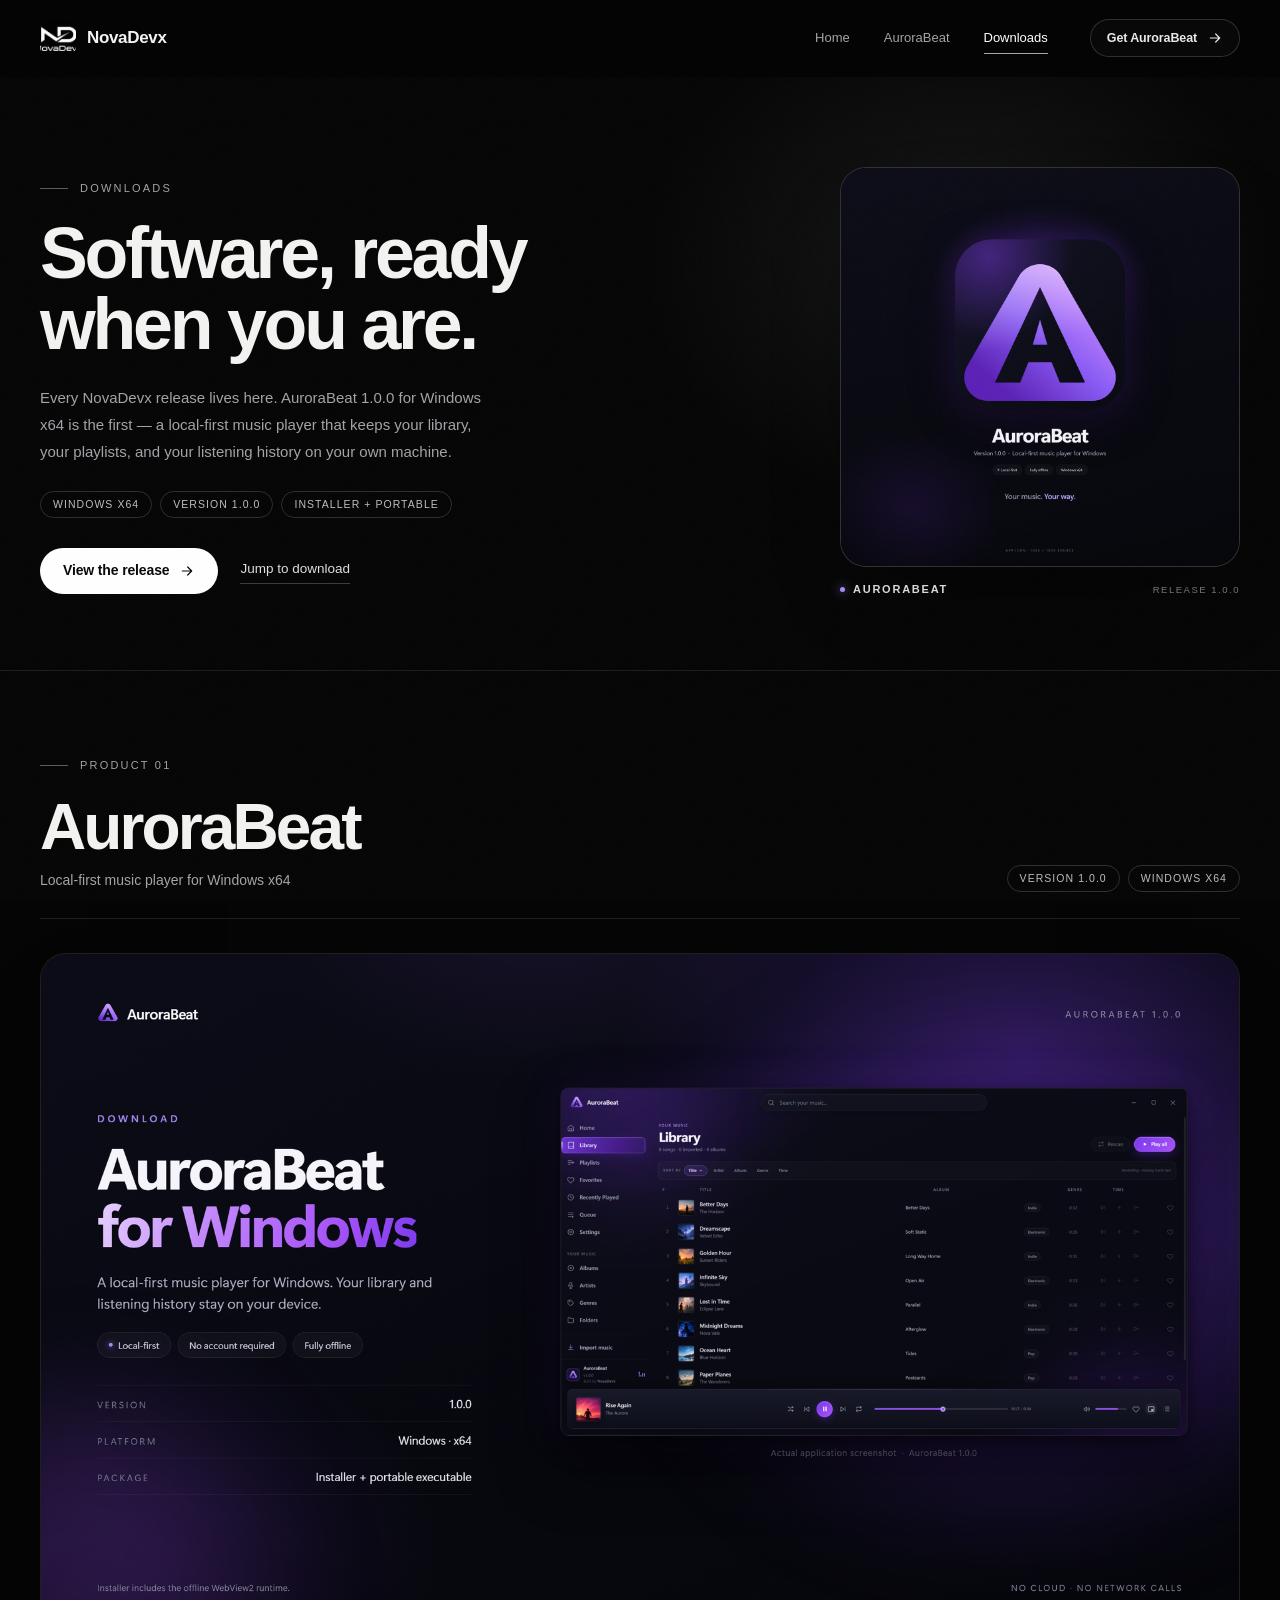
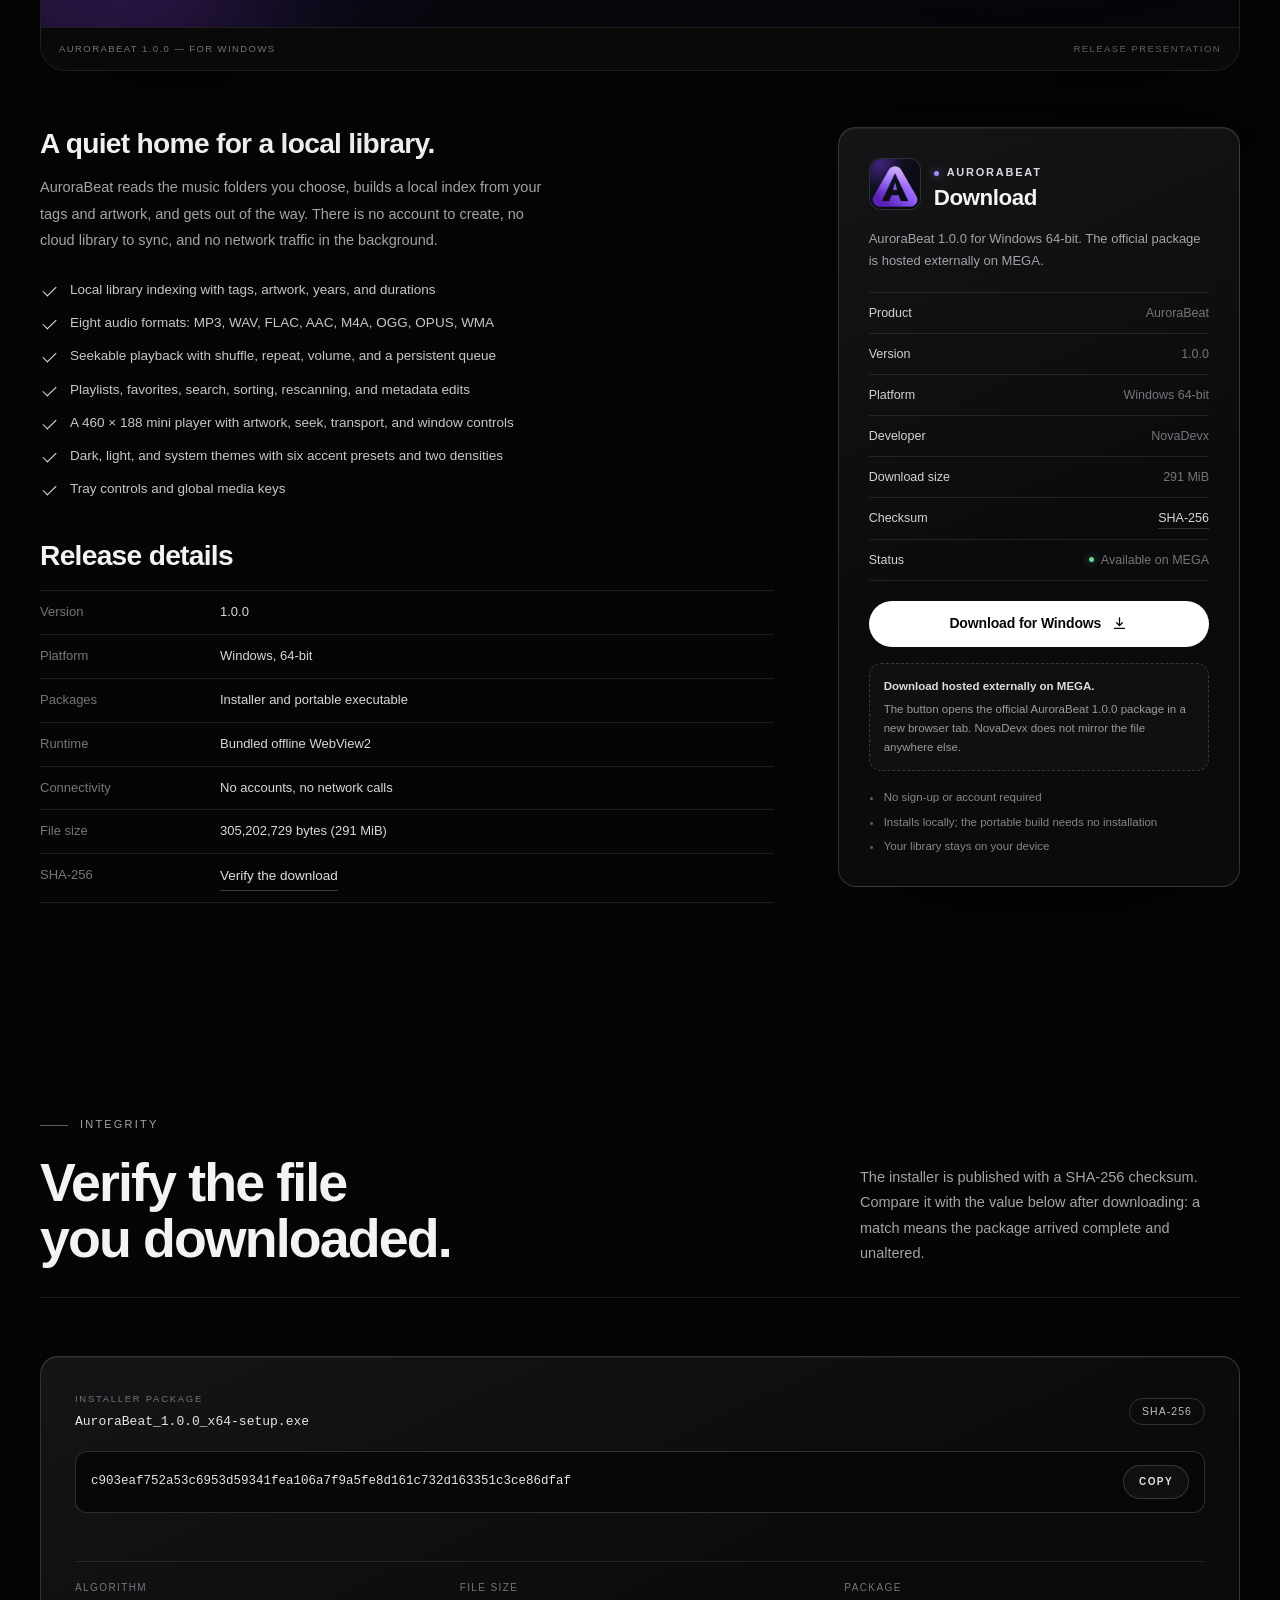
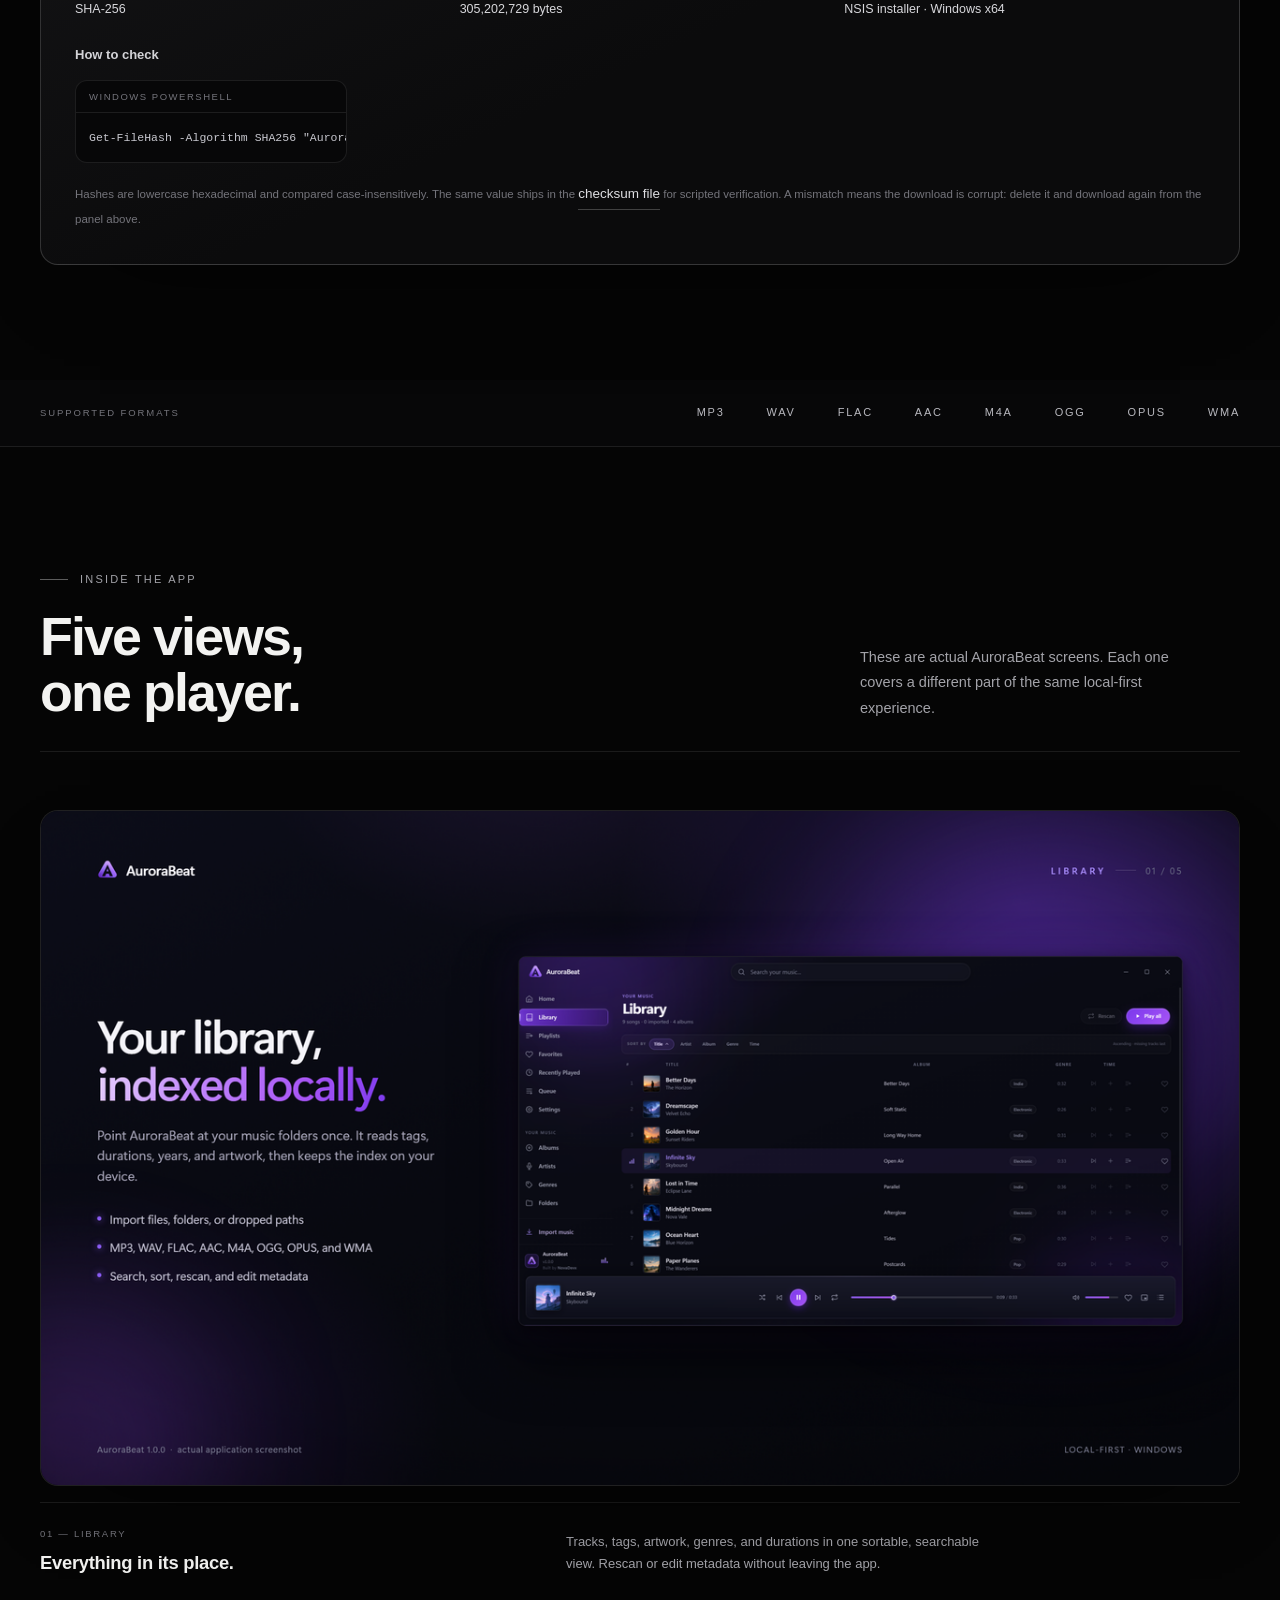
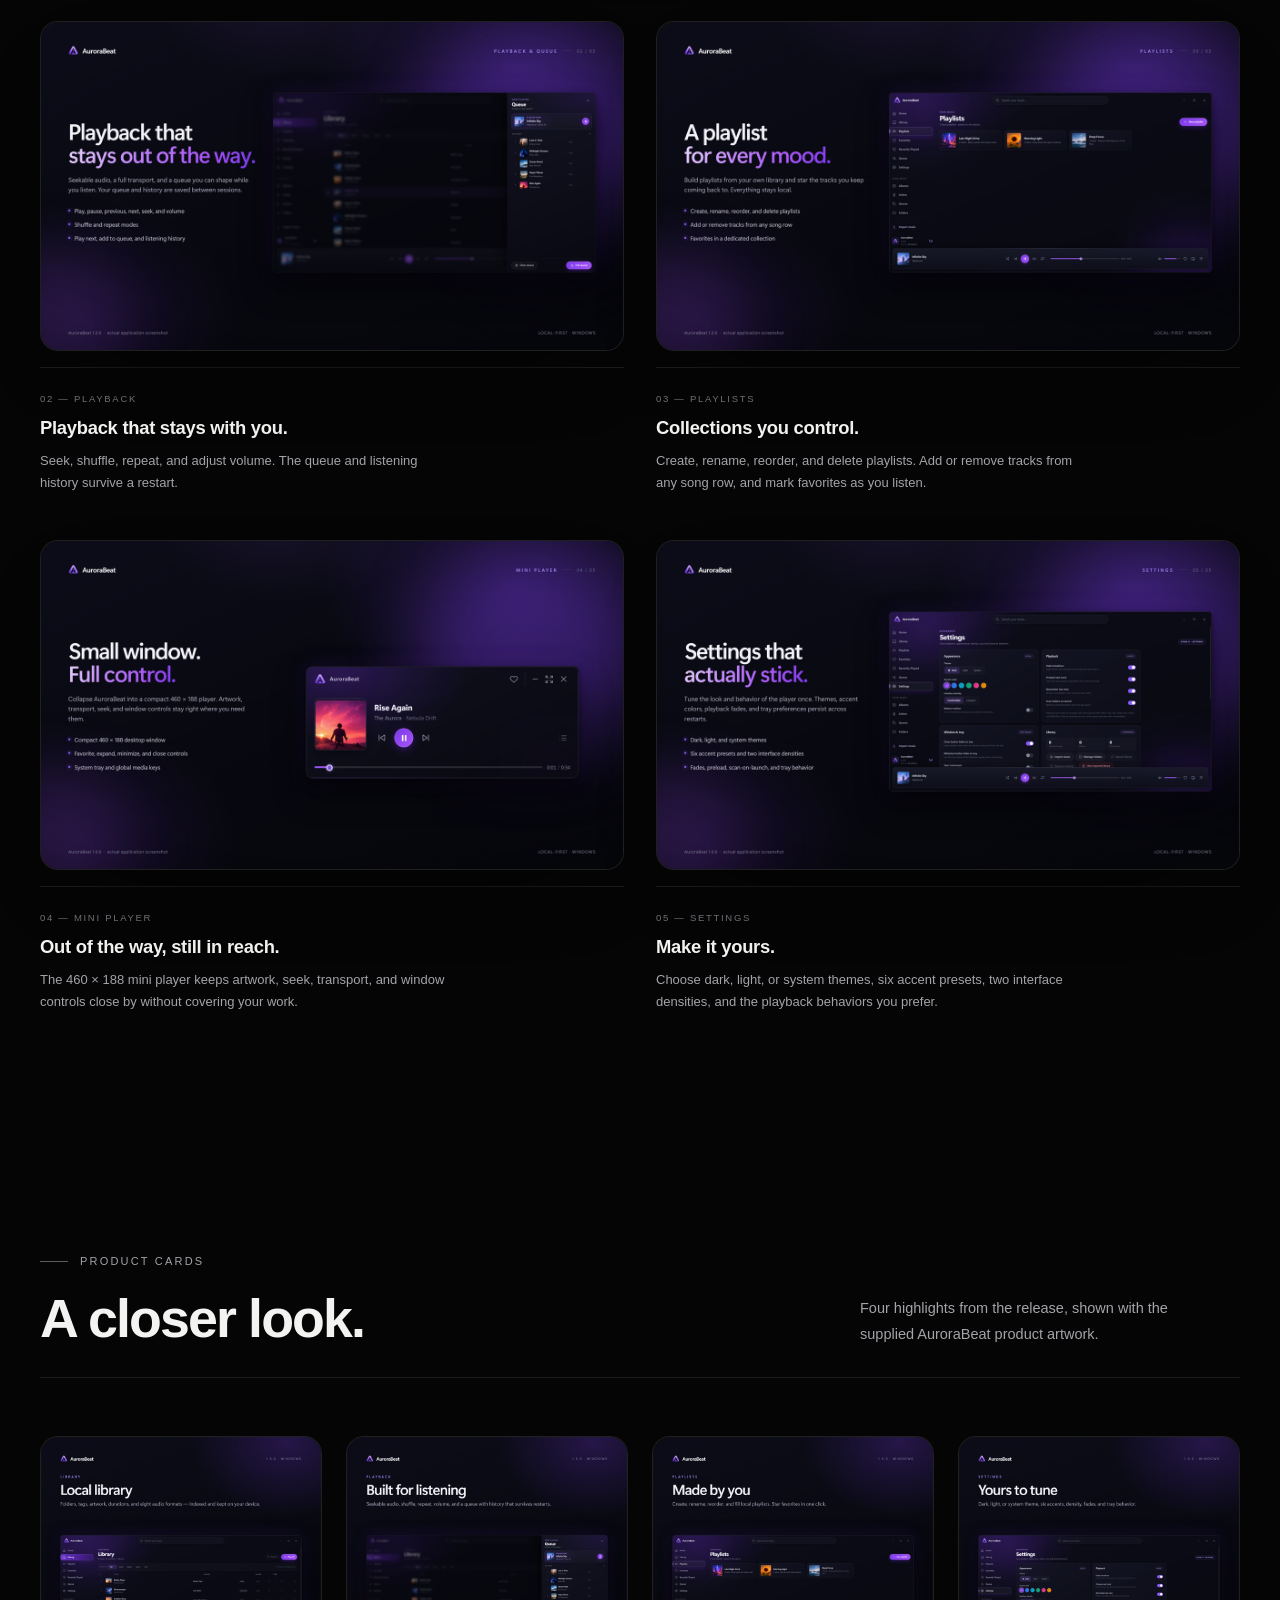
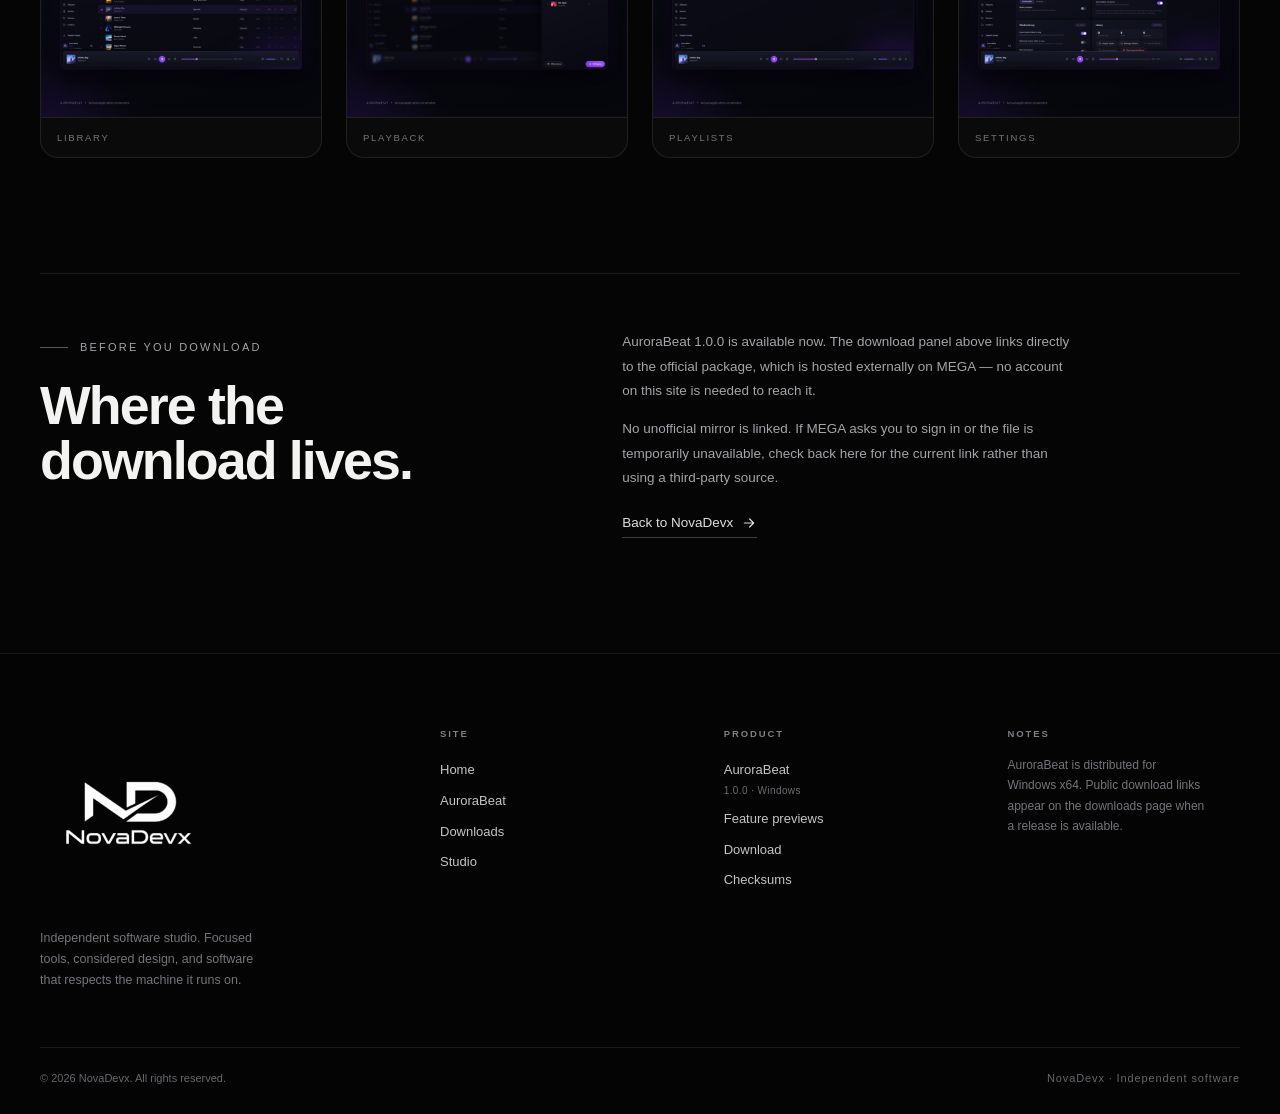
==== commit b616304c: "Limit checksum instructions to the Windows installer's platform The package is a Windows x64 NSIS in" ====
--- a/downloads.html
+++ b/downloads.html
@@ -363,24 +363,14 @@
                 <span class="code-block__label">Windows PowerShell</span>
                 <pre><code>Get-FileHash -Algorithm SHA256 "AuroraBeat_1.0.0_x64-setup.exe"</code></pre>
               </div>
-              <div class="code-block">
-                <span class="code-block__label">Git Bash · Linux</span>
-                <pre><code>sha256sum AuroraBeat_1.0.0_x64-setup.exe</code></pre>
-              </div>
-              <div class="code-block">
-                <span class="code-block__label">macOS</span>
-                <pre><code>shasum -a 256 AuroraBeat_1.0.0_x64-setup.exe</code></pre>
-              </div>
             </div>
 
             <p class="checksum__foot">
               Hashes are lowercase hexadecimal and compared case-insensitively.
               The same value ships in the
-              <a class="text-link" href="AURORABEAT_1.0.0.sha256">checksum file</a>,
-              so you can verify with
-              <code>sha256sum -c AURORABEAT_1.0.0.sha256</code>. A mismatch means
-              the download is corrupt: delete it and download again from the panel
-              above.
+              <a class="text-link" href="AURORABEAT_1.0.0.sha256">checksum file</a>
+              for scripted verification. A mismatch means the download is corrupt:
+              delete it and download again from the panel above.
             </p>
           </div>
         </div>
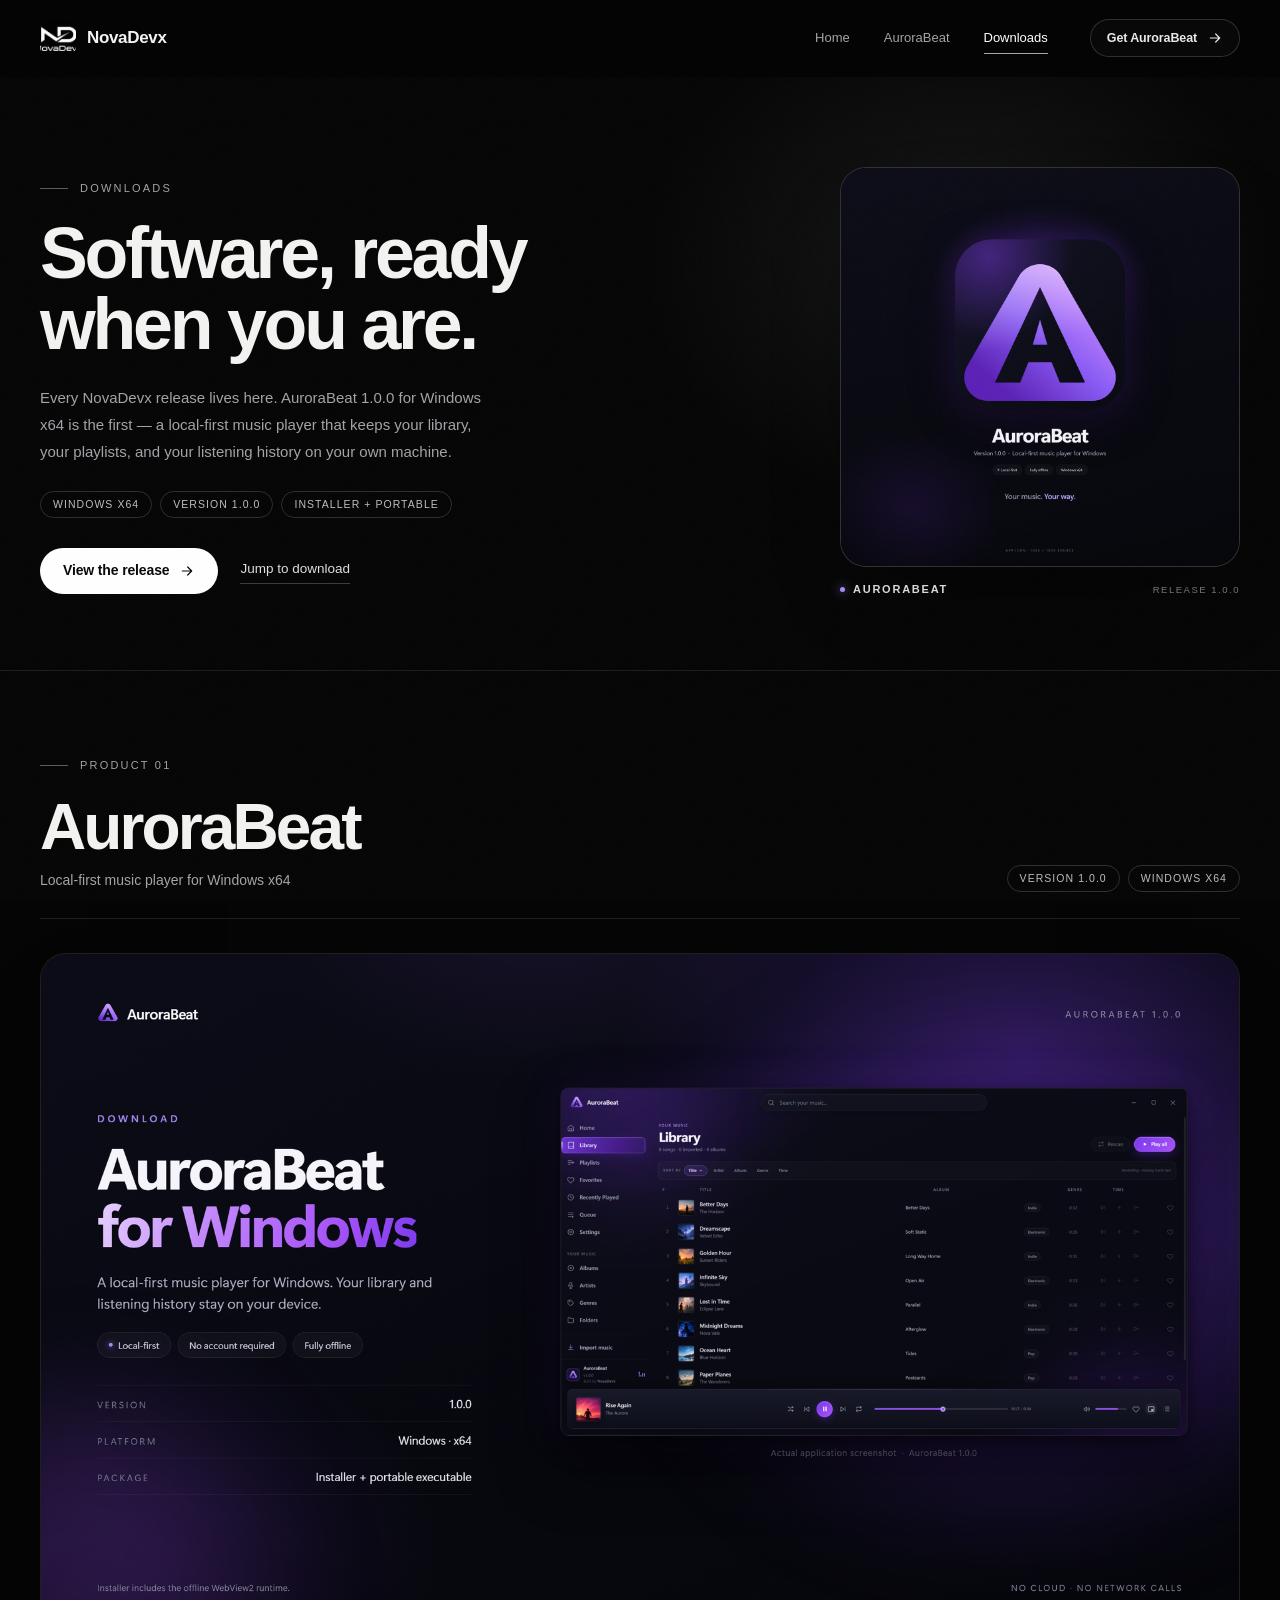
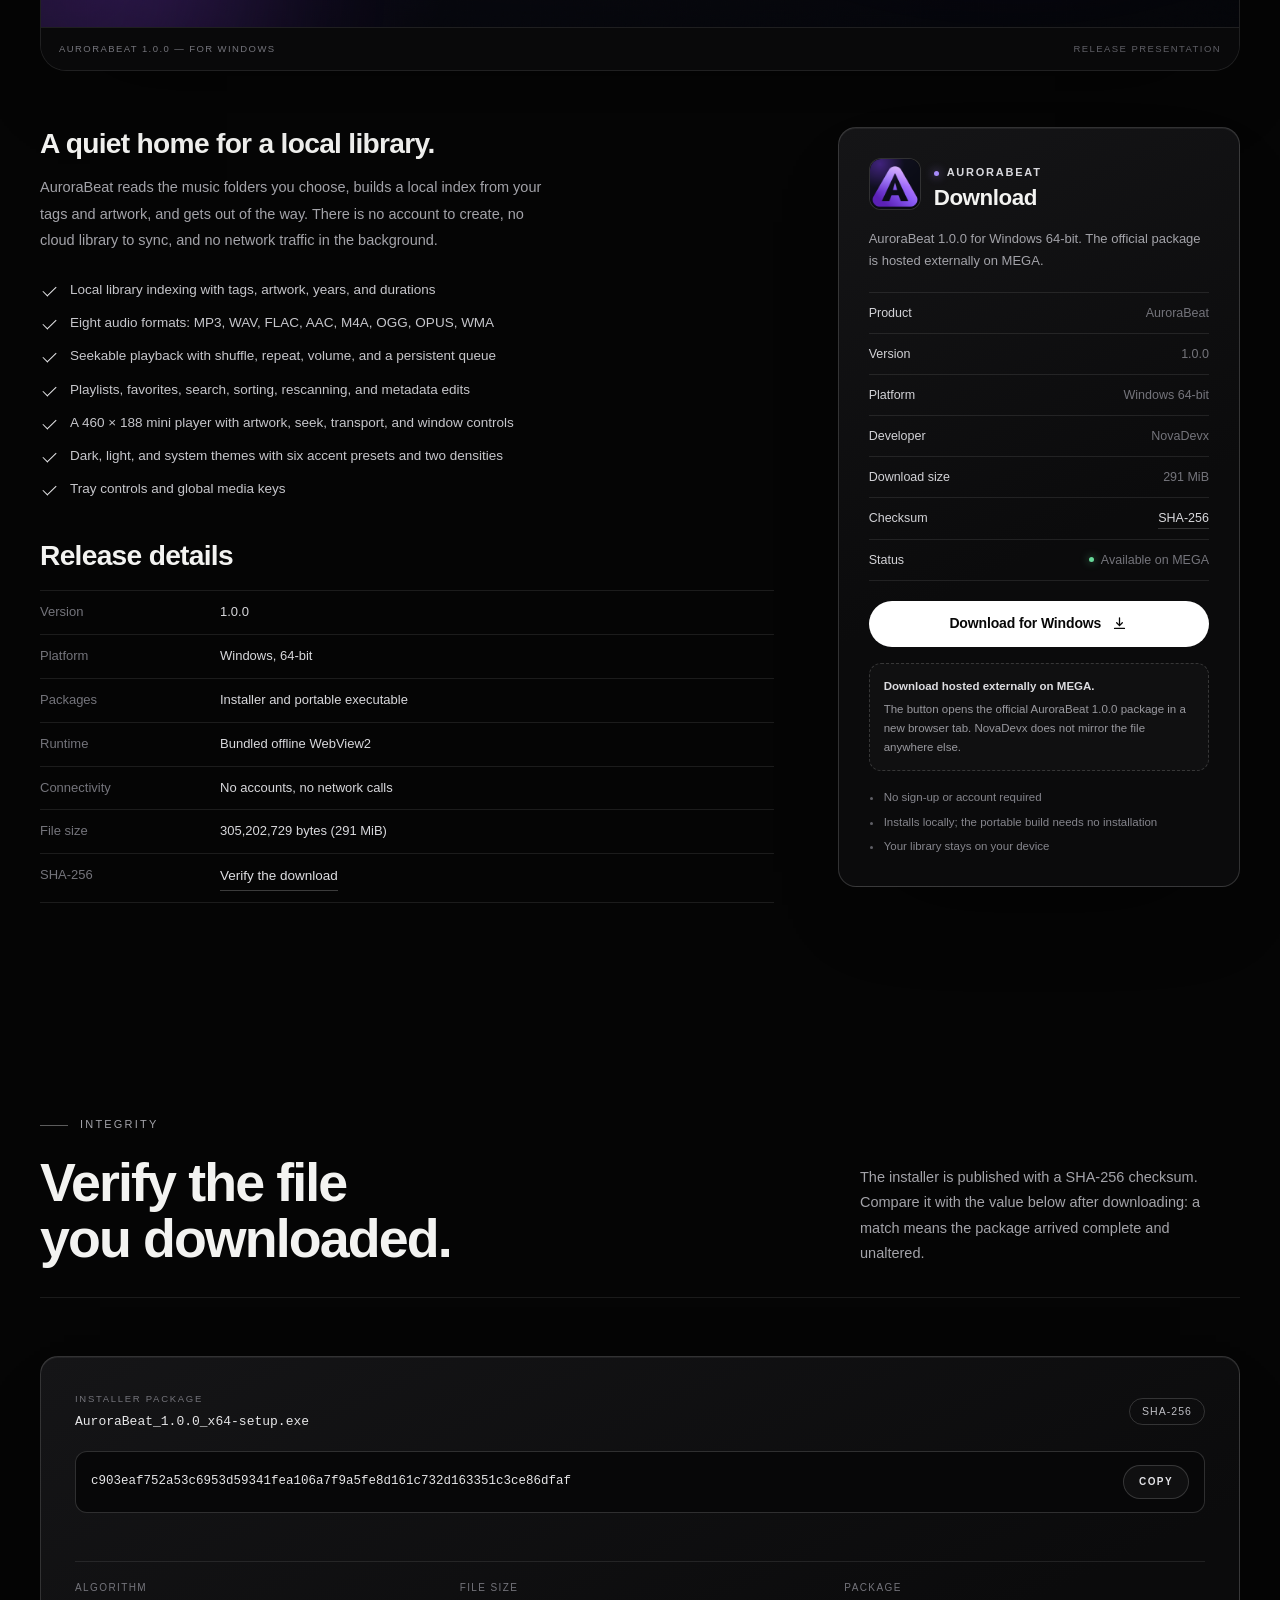
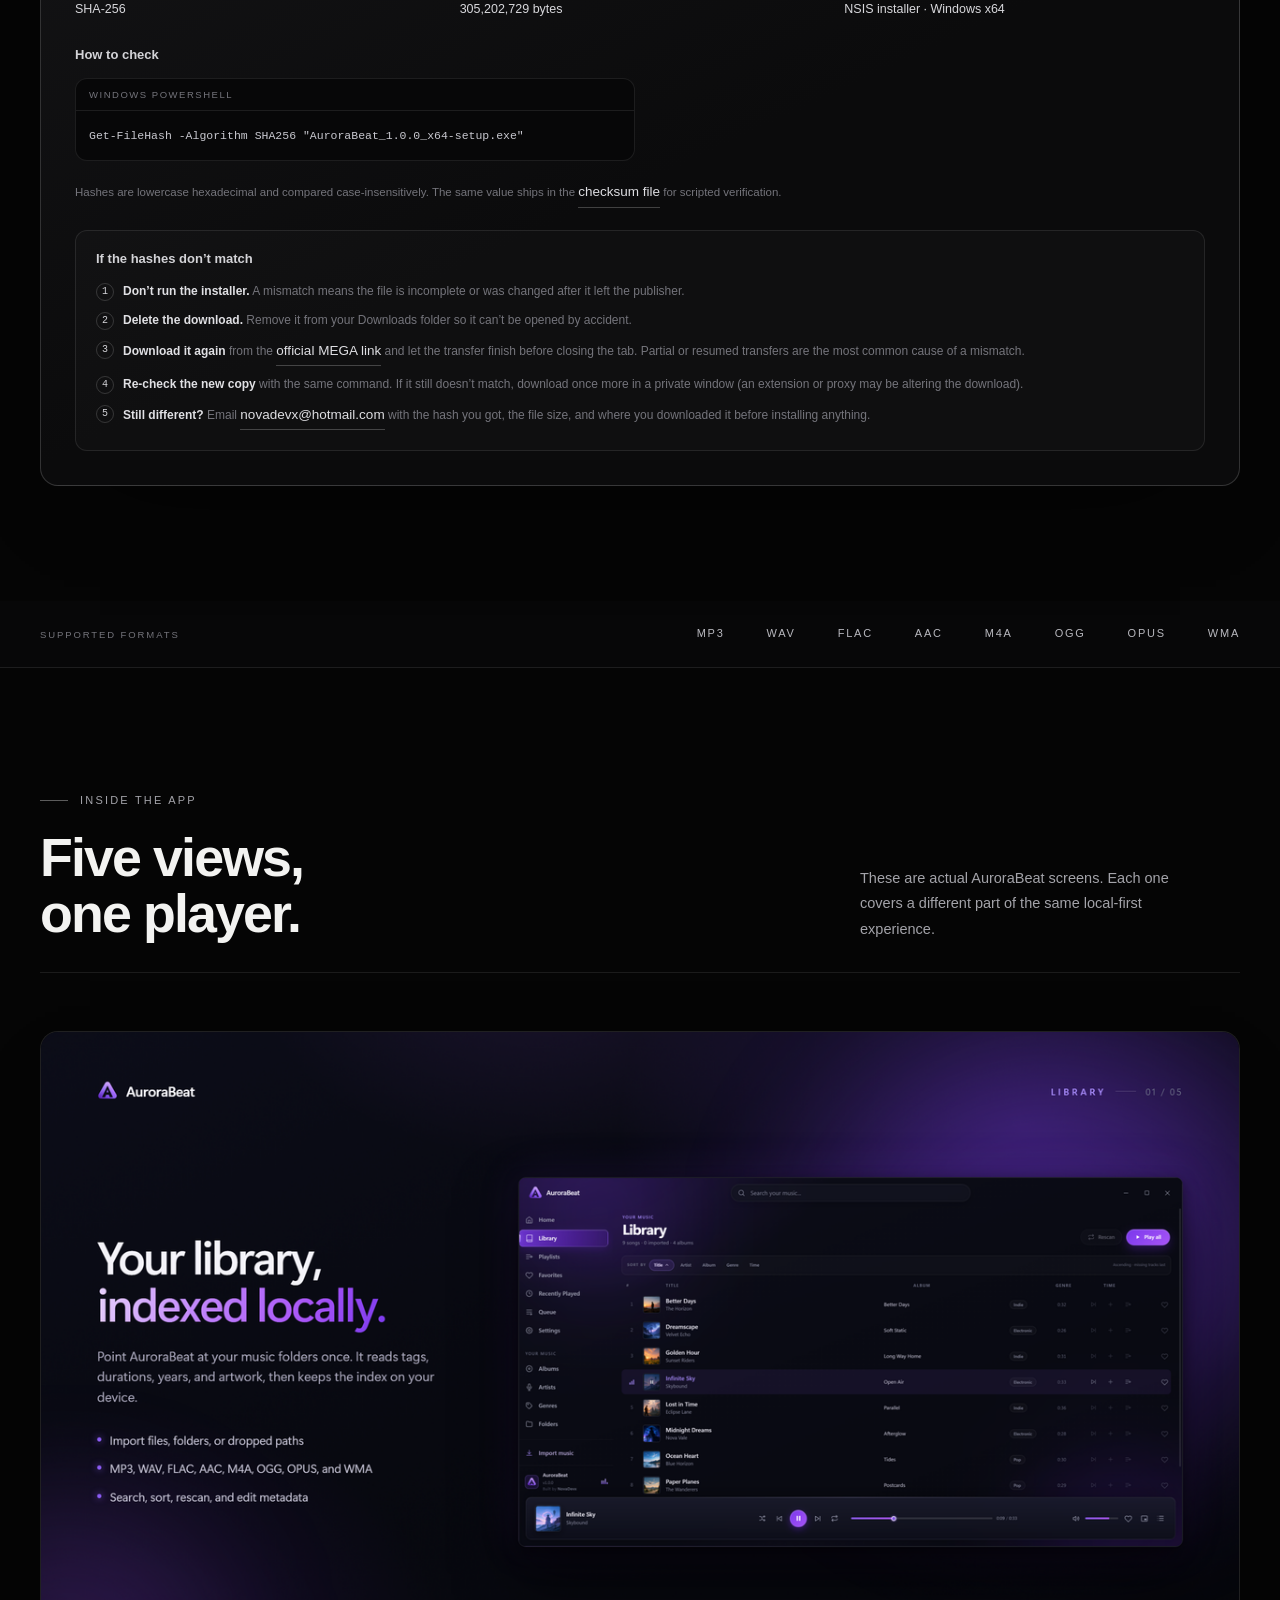
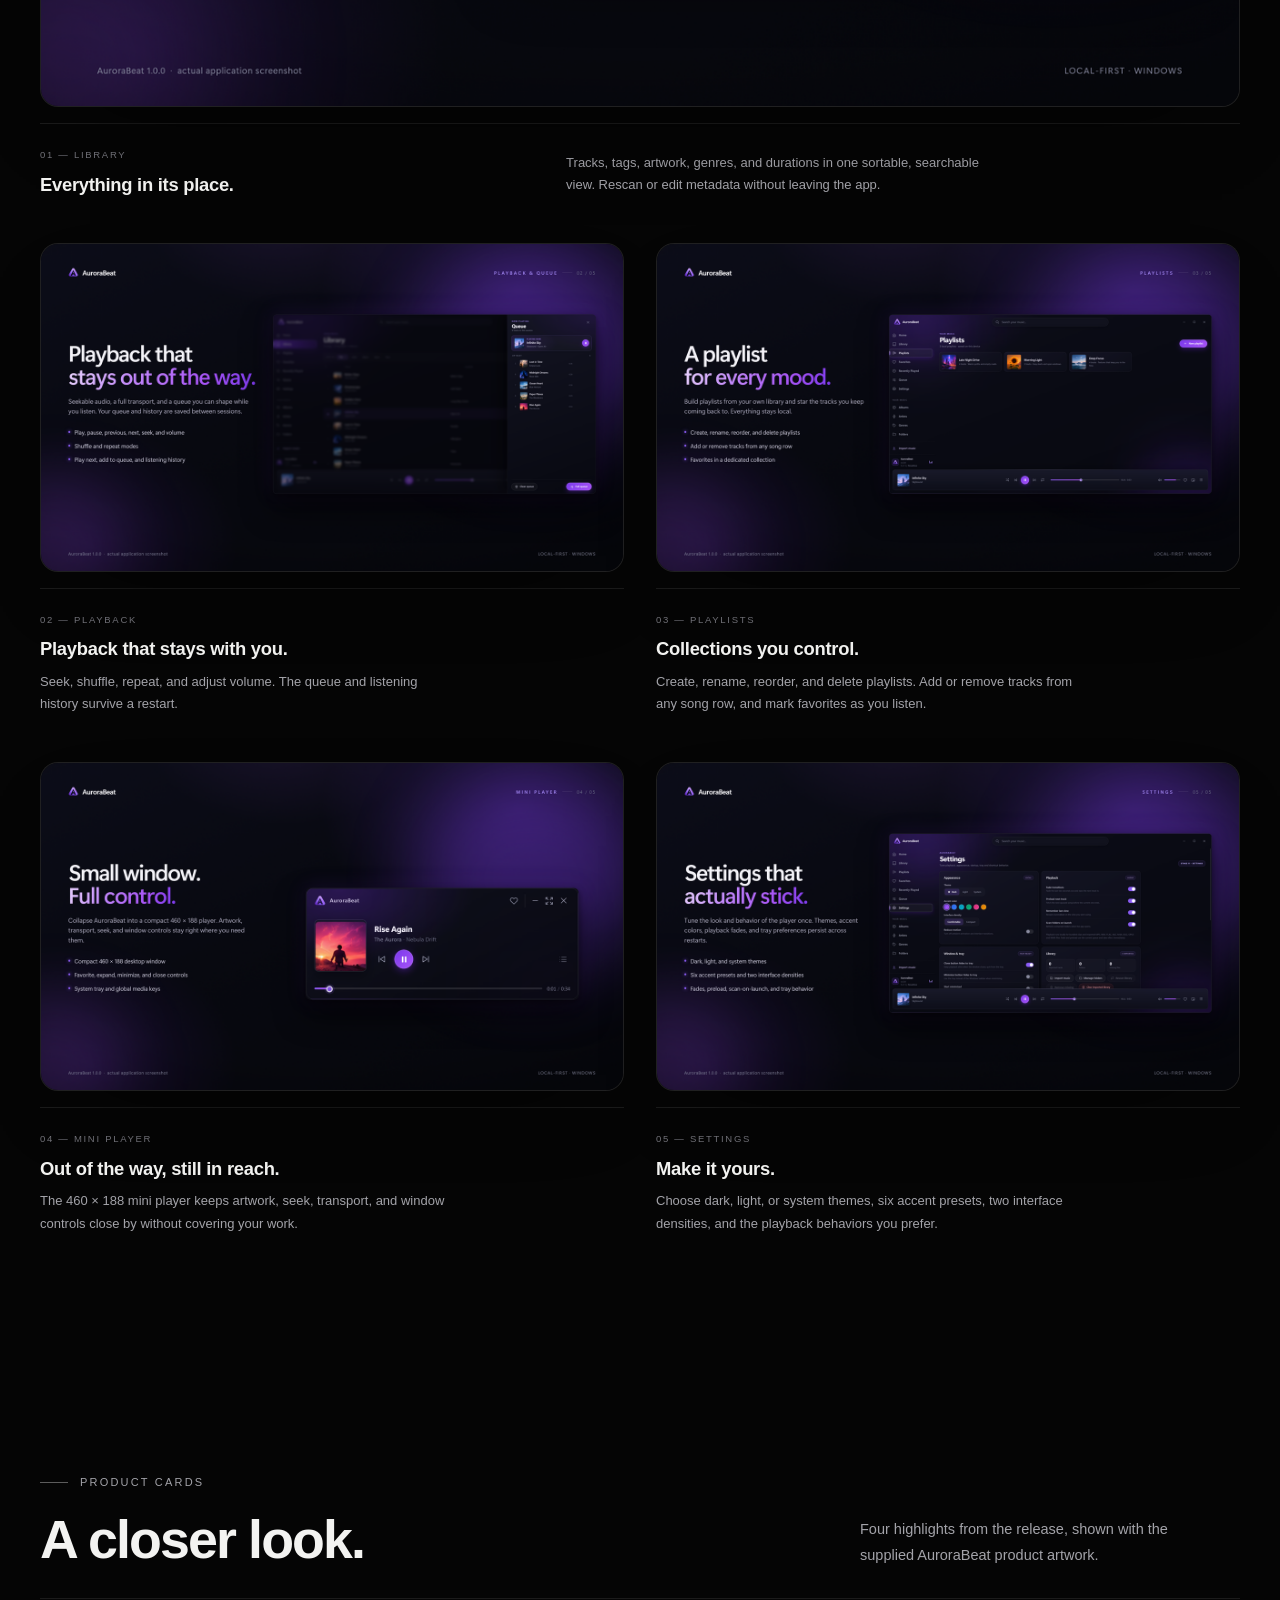
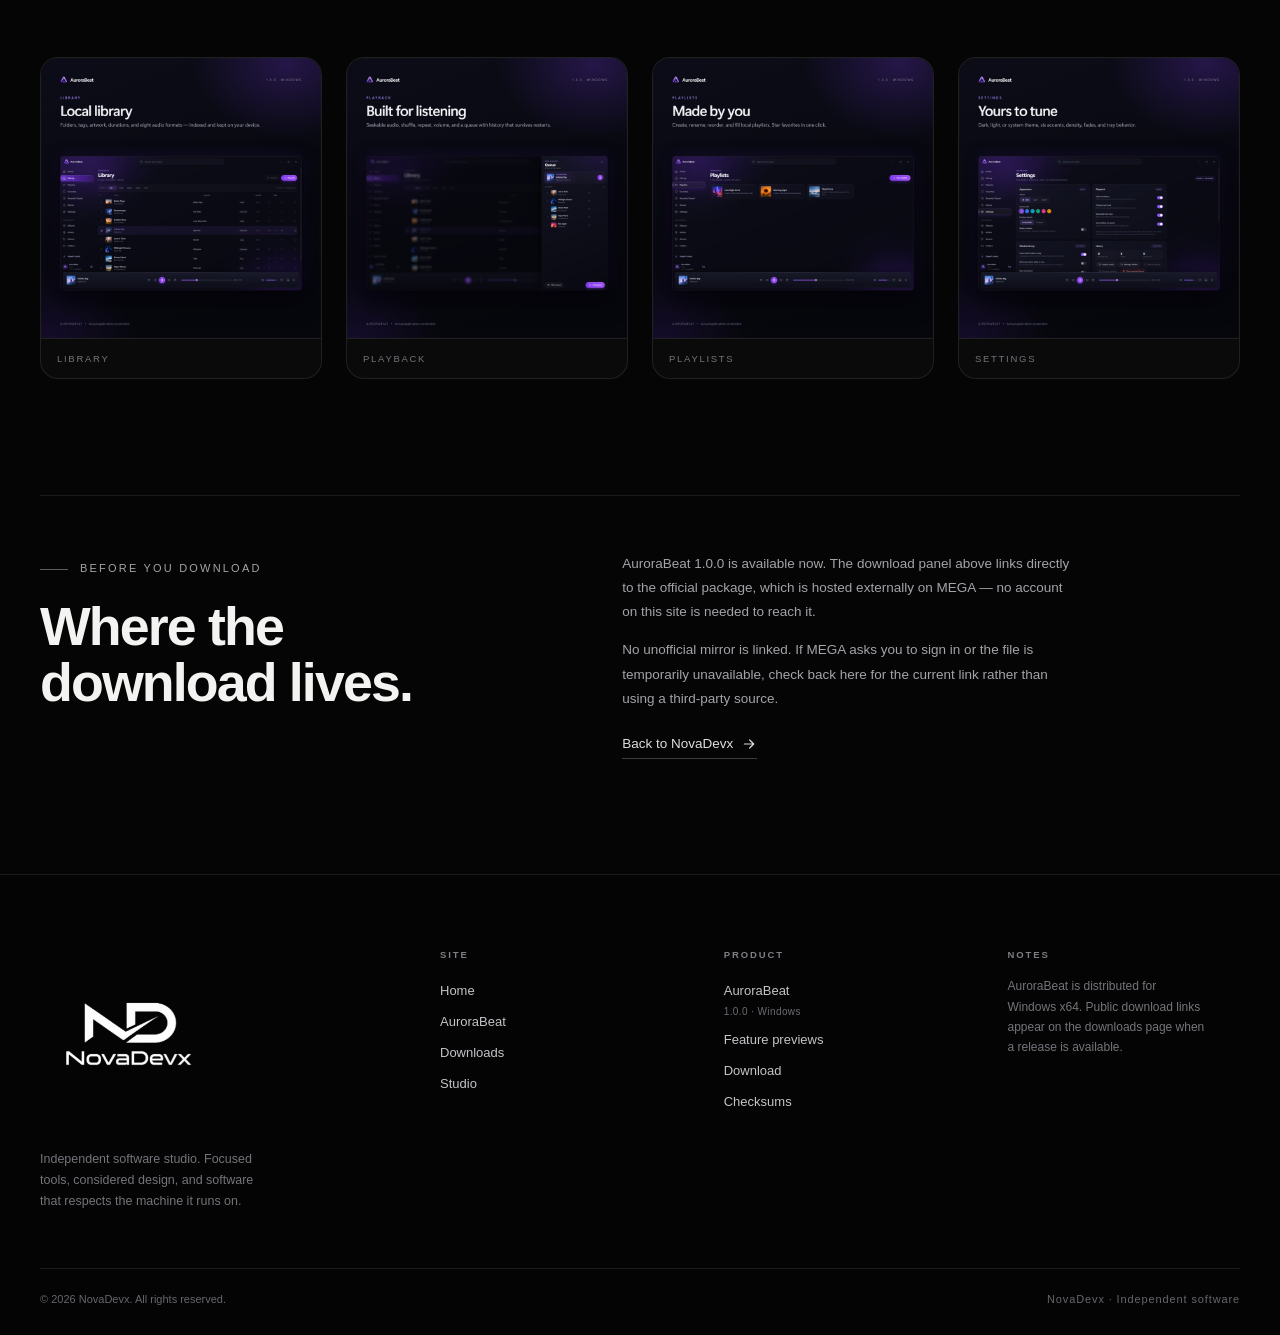
==== commit f3802d28: "Expand checksum mismatch guidance and fix its layout A mismatch is the moment users need the most gu" ====
--- a/downloads.html
+++ b/downloads.html
@@ -369,9 +369,45 @@
               Hashes are lowercase hexadecimal and compared case-insensitively.
               The same value ships in the
               <a class="text-link" href="AURORABEAT_1.0.0.sha256">checksum file</a>
-              for scripted verification. A mismatch means the download is corrupt:
-              delete it and download again from the panel above.
-            </p>
+              for scripted verification.
+            </p>
+
+            <div class="checksum__help">
+              <p class="checksum__help-title">If the hashes don&rsquo;t match</p>
+              <ol class="checksum__steps">
+                <li>
+                  <strong>Don&rsquo;t run the installer.</strong> A mismatch means the
+                  file is incomplete or was changed after it left the publisher.
+                </li>
+                <li>
+                  <strong>Delete the download.</strong> Remove it from your
+                  Downloads folder so it can&rsquo;t be opened by accident.
+                </li>
+                <li>
+                  <strong>Download it again</strong> from the
+                  <a
+                    class="text-link"
+                    href="https://mega.nz/file/zwgAXIJC#gyJyaPjjEA1_iabL34nWCHT0AICW6cOWrzJSwZYjx7U"
+                    target="_blank"
+                    rel="noopener noreferrer"
+                    >official MEGA link</a
+                  >
+                  and let the transfer finish before closing the tab. Partial or
+                  resumed transfers are the most common cause of a mismatch.
+                </li>
+                <li>
+                  <strong>Re-check the new copy</strong> with the same command. If it
+                  still doesn&rsquo;t match, download once more in a private window
+                  (an extension or proxy may be altering the download).
+                </li>
+                <li>
+                  <strong>Still different?</strong> Email
+                  <a class="text-link" href="mailto:novadevx@hotmail.com">novadevx@hotmail.com</a>
+                  with the hash you got, the file size, and where you downloaded it
+                  before installing anything.
+                </li>
+              </ol>
+            </div>
           </div>
         </div>
       </section>
--- a/css/style.css
+++ b/css/style.css
@@ -893,8 +893,9 @@
 }
 .checksum__meta dt { margin-bottom: 3px; color: var(--muted-dim); font-size: 10px; letter-spacing: 0.14em; text-transform: uppercase; }
 .checksum__meta dd { color: #d8d8dc; }
-.checksum__verify { display: grid; grid-template-columns: repeat(auto-fit, minmax(230px, 1fr)); gap: 14px; margin-top: 26px; }
-.checksum__verify-title { grid-column: 1 / -1; color: #d3d3d7; font-size: 13px; font-weight: 600; }
+.checksum__verify { display: grid; grid-template-columns: minmax(0, 1fr); gap: 12px; margin-top: 26px; }
+.checksum__verify-title { color: #d3d3d7; font-size: 13px; font-weight: 600; }
+.checksum__verify .code-block { max-width: 560px; }
 .code-block { overflow: hidden; border: 1px solid var(--line); border-radius: var(--radius-sm); background: #070708; }
 .code-block__label {
   display: block;
@@ -909,6 +910,45 @@
 .code-block code { color: #c8c8cf; font-family: var(--font-mono); font-size: 11.5px; line-height: 1.6; white-space: pre; }
 .checksum__foot { margin-top: 20px; color: var(--muted-dim); font-size: 11.5px; line-height: 1.7; }
 .checksum__foot code { color: #b8b8be; font-family: var(--font-mono); font-size: 11px; }
+.checksum__help {
+  margin-top: 22px;
+  padding: 18px 20px 20px;
+  border: 1px solid var(--line);
+  border-radius: var(--radius-sm);
+  background: rgba(255, 255, 255, 0.02);
+}
+.checksum__help-title {
+  margin-bottom: 12px;
+  color: #d3d3d7;
+  font-size: 13px;
+  font-weight: 600;
+}
+.checksum__steps { counter-reset: checksum-step; display: grid; gap: 9px; margin: 0; padding: 0; list-style: none; }
+.checksum__steps li {
+  position: relative;
+  padding-left: 27px;
+  color: var(--muted-dim);
+  font-size: 12px;
+  line-height: 1.65;
+}
+.checksum__steps li::before {
+  counter-increment: checksum-step;
+  content: counter(checksum-step);
+  position: absolute;
+  top: 1px;
+  left: 0;
+  display: grid;
+  place-items: center;
+  width: 18px;
+  height: 18px;
+  border: 1px solid var(--line-strong);
+  border-radius: 50%;
+  color: #d3d3d7;
+  font-family: var(--font-mono);
+  font-size: 10px;
+  line-height: 1;
+}
+.checksum__steps strong { color: #e0e0e4; font-weight: 600; }
 
 /* 17. Formats strip */
 .formats { border-bottom: 1px solid var(--line); background: #070708; }
@@ -1063,6 +1103,9 @@
   .download-panel { padding: 20px; }
   .checksum__value { flex-wrap: wrap; }
   .checksum__copy { width: 100%; }
+  .checksum__verify { gap: 12px; }
+  .code-block pre { overflow-x: visible; }
+  .code-block code { font-size: 10.5px; white-space: pre-wrap; overflow-wrap: anywhere; }
   .spec-table__row { grid-template-columns: minmax(90px, 120px) minmax(0, 1fr); gap: 14px; }
   .media figcaption { padding: 11px 14px; font-size: 8.5px; }
   .media__meta { display: none; }
